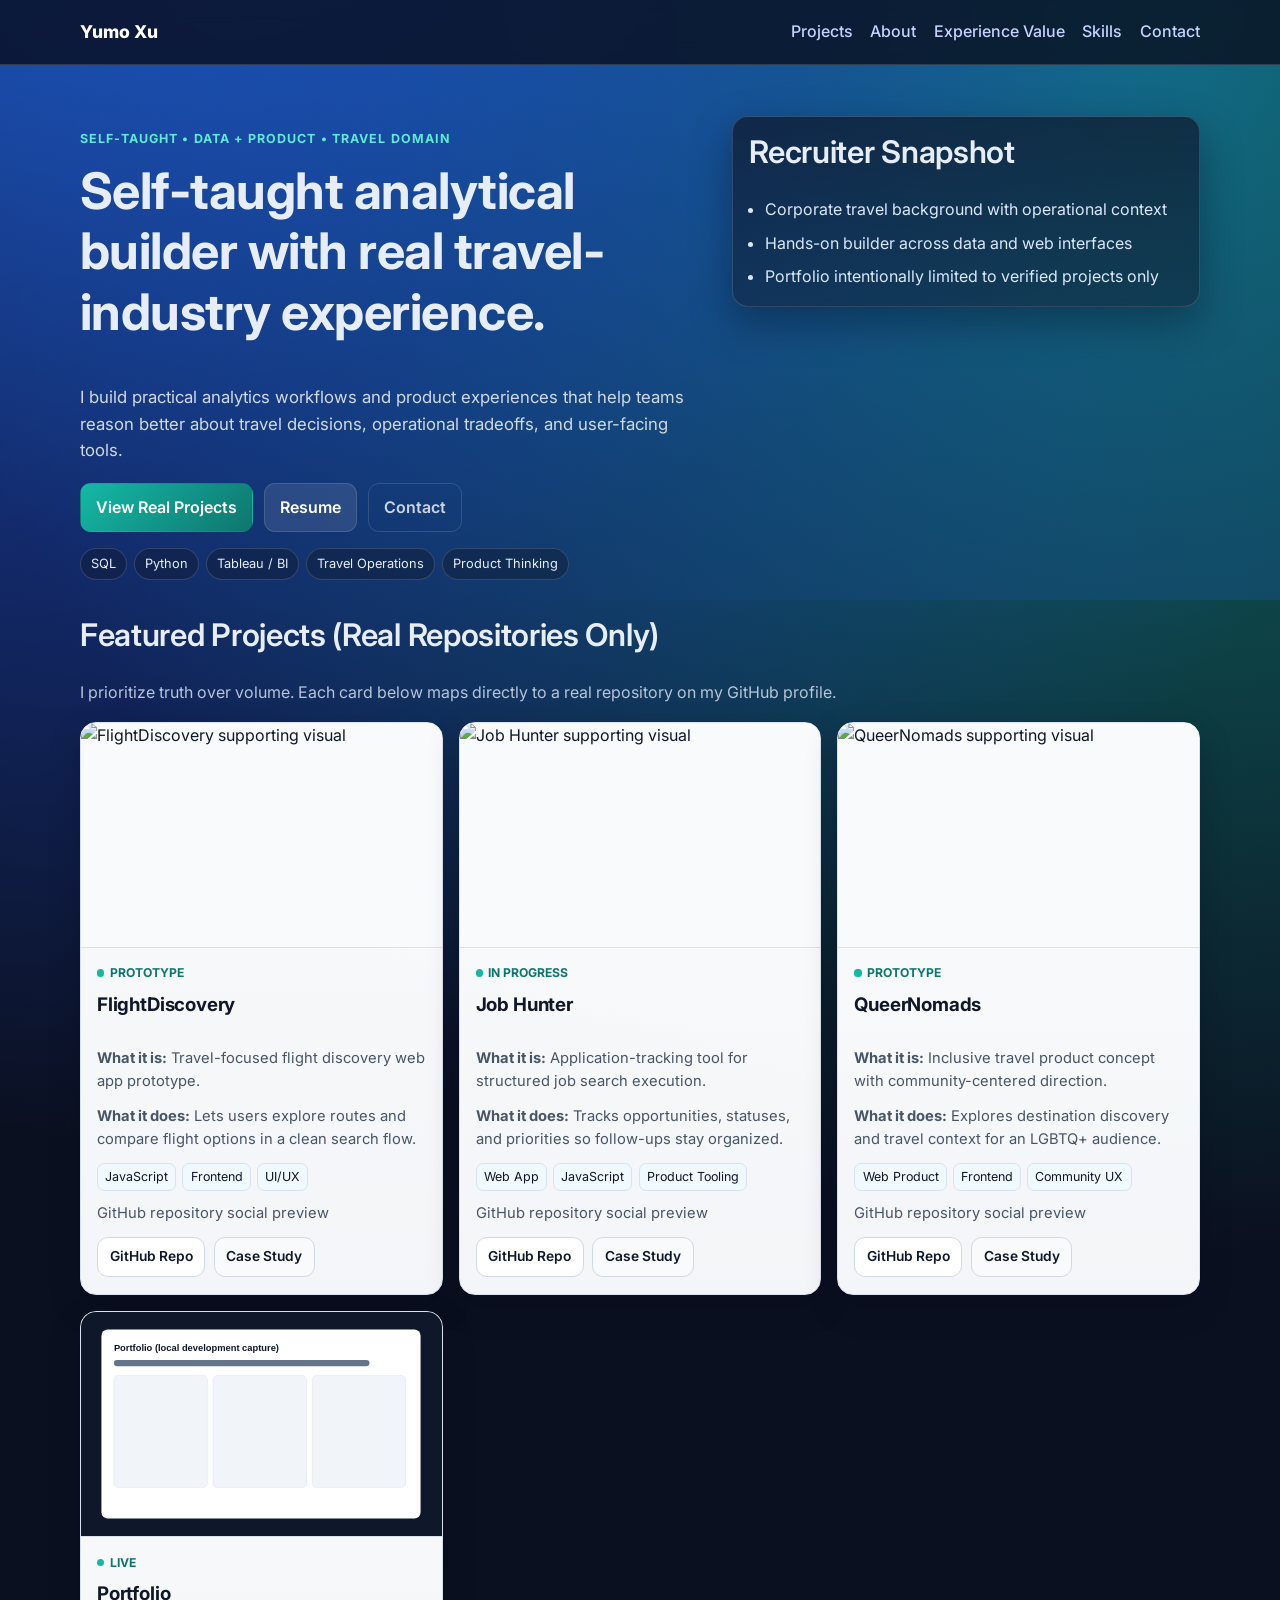
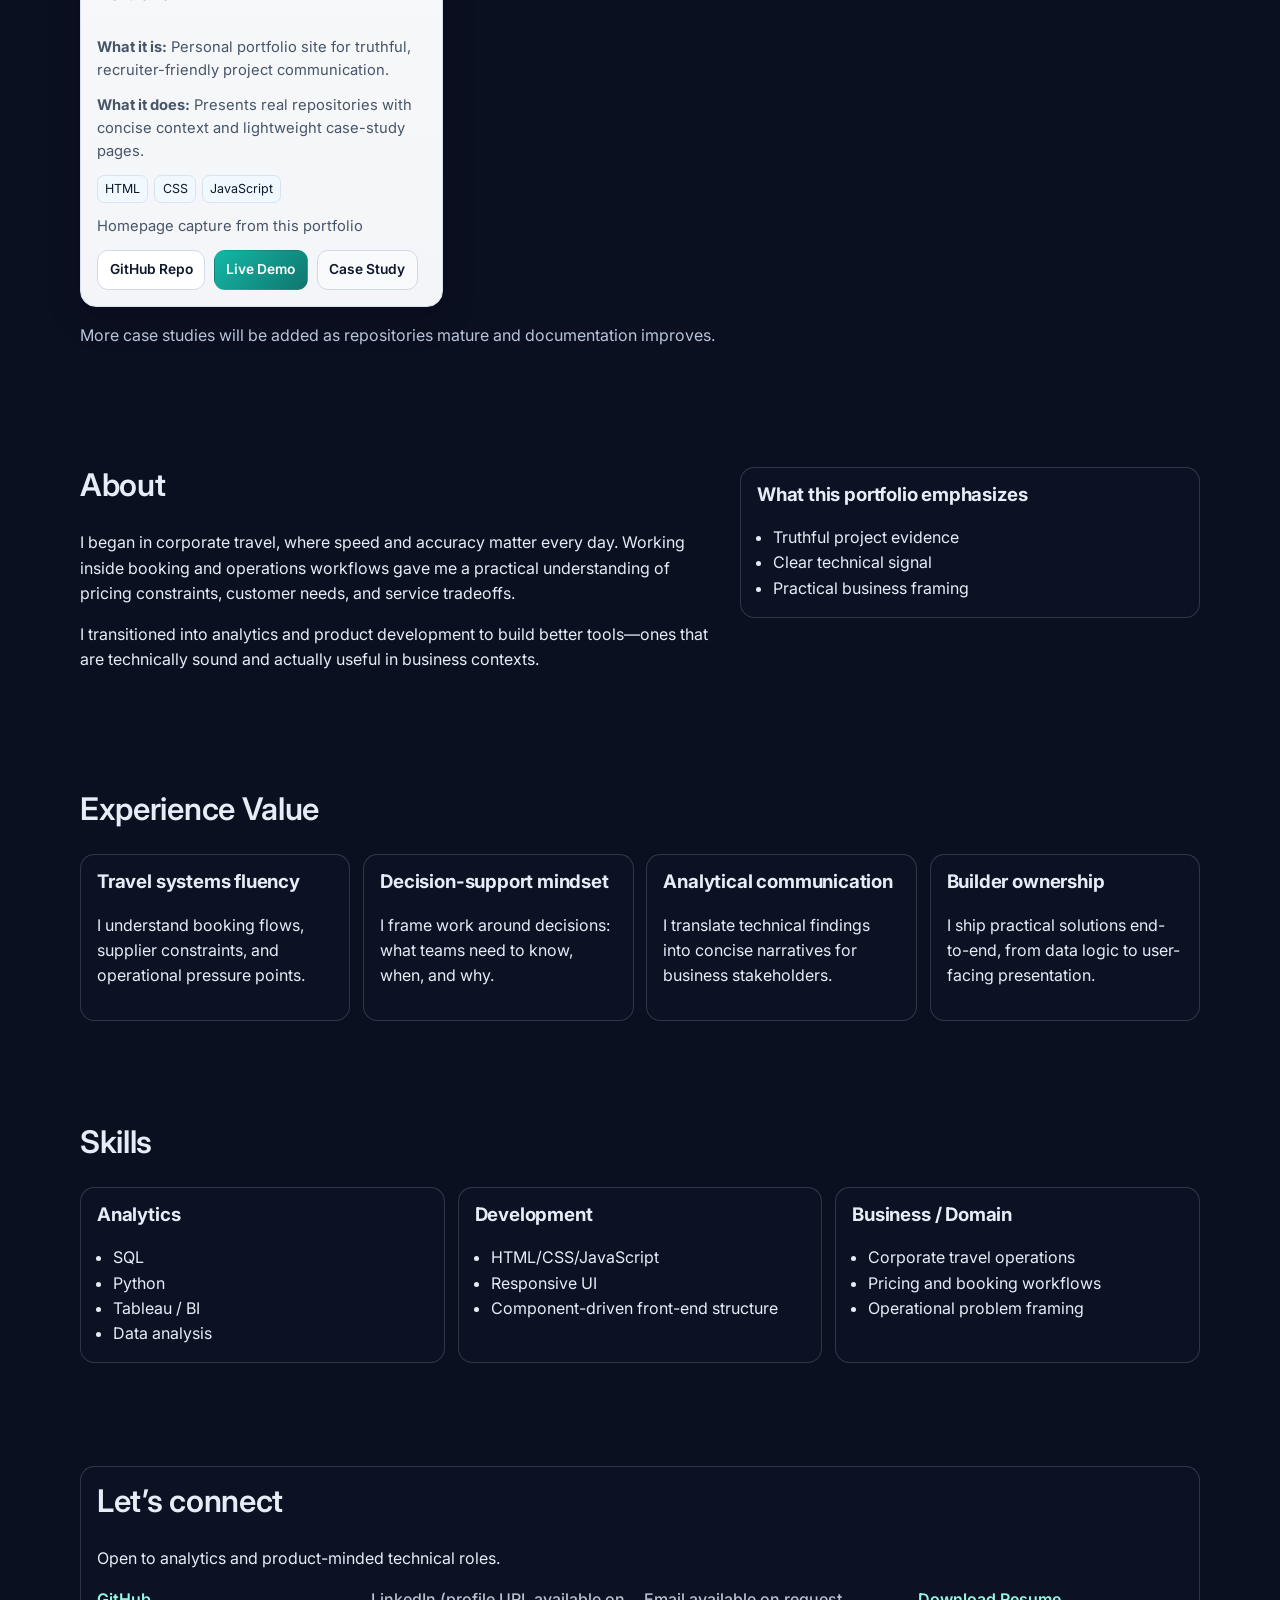
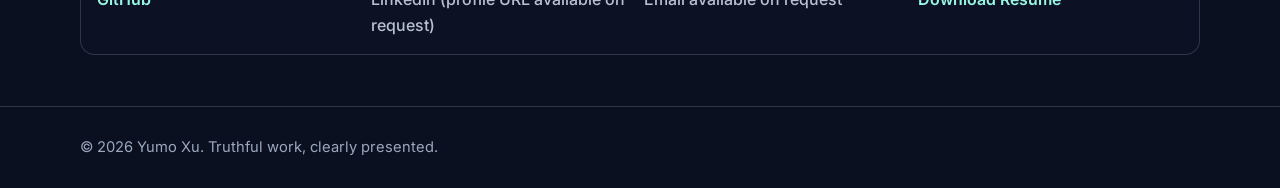
==== index.html @ 5aa87106 "Apply final production polish: branding, typography, copy, and case-study clarity" ====
<!doctype html>
<html lang="en">
  <head>
    <meta charset="UTF-8" />
    <meta name="viewport" content="width=device-width, initial-scale=1.0" />
    <title>Yumo Xu | Data Analyst & Product Builder</title>
    <meta
      name="description"
      content="Yumo is a self-taught analytical builder with real travel-industry experience, focused on practical data and product execution."
    />
    <meta property="og:title" content="Yumo Xu | Data Analyst & Product Builder" />
    <meta
      property="og:description"
      content="Truthful, recruiter-ready portfolio featuring real projects from Yumo's GitHub."
    />
    <meta property="og:type" content="website" />
    <meta property="og:url" content="https://yumorepos.github.io/portfolio/" />
    <meta property="og:image" content="https://yumorepos.github.io/portfolio/assets/social-preview.svg" />
    <meta name="twitter:card" content="summary_large_image" />
    <meta name="twitter:title" content="Yumo Xu | Data Analyst & Product Builder" />
    <meta
      name="twitter:description"
      content="Self-taught analytical builder with real travel-industry experience."
    />
    <meta name="twitter:image" content="https://yumorepos.github.io/portfolio/assets/social-preview.svg" />
    <link rel="canonical" href="https://yumorepos.github.io/portfolio/" />
    <link rel="icon" href="assets/favicon.svg" type="image/svg+xml" />
    <link rel="preconnect" href="https://fonts.googleapis.com" />
    <link rel="preconnect" href="https://fonts.gstatic.com" crossorigin />
    <link href="https://fonts.googleapis.com/css2?family=Inter:wght@400;500;600;700;800&display=swap" rel="stylesheet" />
    <link rel="stylesheet" href="styles.css" />
    <script type="application/ld+json" id="structured-data"></script>
  </head>
  <body>
    <a class="skip-link" href="#main-content">Skip to main content</a>
    <header class="site-header">
      <div class="container nav-shell">
        <a class="brand" href="#top">Yumo Xu</a>
        <button class="menu-toggle" aria-expanded="false" aria-controls="primary-nav"><span class="sr-only">Open navigation</span>☰</button>
        <nav id="primary-nav" class="primary-nav" aria-label="Main navigation">
          <a href="#projects">Projects</a>
          <a href="#about">About</a>
          <a href="#experience-value">Experience Value</a>
          <a href="#skills">Skills</a>
          <a href="#contact">Contact</a>
        </nav>
      </div>
    </header>

    <main id="main-content">
      <section class="hero" id="top">
        <div class="hero-backdrop" aria-hidden="true"></div>
        <div class="container hero-grid">
          <div class="hero-copy reveal">
            <p class="eyebrow">Self-taught • Data + Product • Travel Domain</p>
            <h1>Self-taught analytical builder with real travel-industry experience.</h1>
            <p class="lede">
              I build practical analytics workflows and product experiences that help teams reason better about travel decisions,
              operational tradeoffs, and user-facing tools.
            </p>
            <div class="cta-row">
              <a class="btn btn-primary" href="#projects">View Real Projects</a>
              <a class="btn btn-secondary" href="resume.html" target="_blank" rel="noreferrer">Resume</a>
              <a class="btn btn-ghost" href="#contact">Contact</a>
            </div>
            <ul class="trust-strip" aria-label="Core strengths">
              <li>SQL</li>
              <li>Python</li>
              <li>Tableau / BI</li>
              <li>Travel Operations</li>
              <li>Product Thinking</li>
            </ul>
          </div>
          <aside class="hero-panel reveal">
            <h2>Recruiter Snapshot</h2>
            <ul>
              <li>Corporate travel background with operational context</li>
              <li>Hands-on builder across data and web interfaces</li>
              <li>Portfolio intentionally limited to verified projects only</li>
            </ul>
          </aside>
        </div>
      </section>

      <section class="section projects" id="projects">
        <div class="container">
          <div class="section-head reveal">
            <h2>Featured Projects (Real Repositories Only)</h2>
            <p>I prioritize truth over volume. Each card below maps directly to a real repository on my GitHub profile.</p>
          </div>
          <div id="projects-grid" class="projects-grid">
            <article class="project-card">
              <div class="project-media"><img src="https://opengraph.githubassets.com/1/yumorepos/FlightDiscovery" alt="FlightDiscovery repository visual" loading="lazy" decoding="async" /></div>
              <div class="project-body">
                <span class="project-status">Prototype</span>
                <h3>FlightDiscovery</h3>
                <p class="project-desc"><strong>What it is:</strong> Travel-focused flight discovery web app prototype.</p>
                <p class="project-what"><strong>What it does:</strong> Lets users explore routes and compare flight options in a clean search flow.</p>
                <ul class="stack"><li>JavaScript</li><li>Frontend</li><li>UI/UX</li></ul>
                <p class="visual-note">Repository support visual</p>
                <div class="card-links"><a class="btn btn-secondary" href="https://github.com/yumorepos/FlightDiscovery" target="_blank" rel="noreferrer">GitHub Repo</a><a class="btn btn-ghost" href="projects/flightdiscovery.html">Case Study</a></div>
              </div>
            </article>
            <article class="project-card">
              <div class="project-media"><img src="https://opengraph.githubassets.com/1/yumorepos/JobHunter" alt="Job Hunter repository visual" loading="lazy" decoding="async" /></div>
              <div class="project-body">
                <span class="project-status">In Progress</span>
                <h3>Job Hunter</h3>
                <p class="project-desc"><strong>What it is:</strong> Application-tracking tool for structured job search execution.</p>
                <p class="project-what"><strong>What it does:</strong> Tracks opportunities, statuses, and priorities so follow-ups stay organized.</p>
                <ul class="stack"><li>Web App</li><li>JavaScript</li><li>Product Tooling</li></ul>
                <p class="visual-note">Repository support visual</p>
                <div class="card-links"><a class="btn btn-secondary" href="https://github.com/yumorepos/JobHunter" target="_blank" rel="noreferrer">GitHub Repo</a><a class="btn btn-ghost" href="projects/jobhunter.html">Case Study</a></div>
              </div>
            </article>
            <article class="project-card">
              <div class="project-media"><img src="https://opengraph.githubassets.com/1/yumorepos/QueerNomads" alt="QueerNomads repository visual" loading="lazy" decoding="async" /></div>
              <div class="project-body">
                <span class="project-status">Prototype</span>
                <h3>QueerNomads</h3>
                <p class="project-desc"><strong>What it is:</strong> Inclusive travel product concept with community-centered direction.</p>
                <p class="project-what"><strong>What it does:</strong> Explores destination discovery and travel context for an LGBTQ+ audience.</p>
                <ul class="stack"><li>Web Product</li><li>Frontend</li><li>Community UX</li></ul>
                <p class="visual-note">Repository support visual</p>
                <div class="card-links"><a class="btn btn-secondary" href="https://github.com/yumorepos/QueerNomads" target="_blank" rel="noreferrer">GitHub Repo</a><a class="btn btn-ghost" href="projects/queernomads.html">Case Study</a></div>
              </div>
            </article>
            <article class="project-card">
              <div class="project-media"><img src="assets/projects/portfolio-real-screenshot.svg" alt="Portfolio screenshot visual" loading="lazy" decoding="async" /></div>
              <div class="project-body">
                <span class="project-status">Live</span>
                <h3>Portfolio</h3>
                <p class="project-desc"><strong>What it is:</strong> Personal portfolio site for truthful, recruiter-friendly project communication.</p>
                <p class="project-what"><strong>What it does:</strong> Presents real repositories with concise context and lightweight case-study pages.</p>
                <ul class="stack"><li>HTML</li><li>CSS</li><li>JavaScript</li></ul>
                <p class="visual-note">Real page capture from local development</p>
                <div class="card-links"><a class="btn btn-secondary" href="https://github.com/yumorepos/portfolio" target="_blank" rel="noreferrer">GitHub Repo</a><a class="btn btn-primary" href="https://yumorepos.github.io/portfolio/" target="_blank" rel="noreferrer">Live Demo</a><a class="btn btn-ghost" href="projects/portfolio.html">Case Study</a></div>
              </div>
            </article>
          </div>
          <p class="projects-note reveal">More case studies will be added as repositories mature and documentation improves.</p>
        </div>
      </section>

      <section class="section about" id="about">
        <div class="container split reveal">
          <div>
            <h2>About</h2>
            <p>
              I began in corporate travel, where speed and accuracy matter every day. Working inside booking and operations workflows gave me a practical understanding of
              pricing constraints, customer needs, and service tradeoffs.
            </p>
            <p>
              I transitioned into analytics and product development to build better tools—ones that are technically sound and actually useful in business contexts.
            </p>
          </div>
          <div class="about-card">
            <h3>What this portfolio emphasizes</h3>
            <ul>
              <li>Truthful project evidence</li>
              <li>Clear technical signal</li>
              <li>Practical business framing</li>
            </ul>
          </div>
        </div>
      </section>

      <section class="section" id="experience-value">
        <div class="container">
          <h2 class="reveal">Experience Value</h2>
          <div class="value-grid">
            <article class="reveal"><h3>Travel systems fluency</h3><p>I understand booking flows, supplier constraints, and operational pressure points.</p></article>
            <article class="reveal"><h3>Decision-support mindset</h3><p>I frame work around decisions: what teams need to know, when, and why.</p></article>
            <article class="reveal"><h3>Analytical communication</h3><p>I translate technical findings into concise narratives for business stakeholders.</p></article>
            <article class="reveal"><h3>Builder ownership</h3><p>I ship practical solutions end-to-end, from data logic to user-facing presentation.</p></article>
          </div>
        </div>
      </section>

      <section class="section" id="skills">
        <div class="container">
          <h2 class="reveal">Skills</h2>
          <div class="skills-grid">
            <article class="reveal"><h3>Analytics</h3><ul><li>SQL</li><li>Python</li><li>Tableau / BI</li><li>Data analysis</li></ul></article>
            <article class="reveal"><h3>Development</h3><ul><li>HTML/CSS/JavaScript</li><li>Responsive UI</li><li>Component-driven front-end structure</li></ul></article>
            <article class="reveal"><h3>Business / Domain</h3><ul><li>Corporate travel operations</li><li>Pricing and booking workflows</li><li>Operational problem framing</li></ul></article>
          </div>
        </div>
      </section>

      <section class="section" id="contact">
        <div class="container contact-shell reveal">
          <div>
            <h2>Let’s connect</h2>
            <p>Open to analytics and product-minded technical roles.</p>
          </div>
          <ul class="contact-list">
            <li><a href="https://github.com/yumorepos" target="_blank" rel="noreferrer">GitHub</a></li>
            <li><span class="placeholder-contact">LinkedIn (profile URL available on request)</span></li>
            <li><span class="placeholder-contact">Email available on request</span></li>
            <li><a href="resume.html" target="_blank" rel="noreferrer">Download Resume</a></li>
          </ul>
        </div>
      </section>
    </main>

    <footer class="site-footer">
      <div class="container"><p>© <span id="current-year"></span> Yumo Xu. Truthful work, clearly presented.</p></div>
    </footer>

    <script src="script.js" type="module"></script>
  </body>
</html>
---- styles.css ----
:root {
  --bg: #0b1020;
  --bg-soft: #111a31;
  --surface: rgba(255, 255, 255, 0.9);
  --surface-strong: #ffffff;
  --text: #e6edf7;
  --text-dark: #0f172a;
  --muted: #9aa7bd;
  --brand: #2dd4bf;
  --brand-strong: #0f766e;
  --border: rgba(148, 163, 184, 0.25);
  --shadow: 0 16px 40px rgba(2, 6, 23, 0.35);
  --font-sans: Inter, -apple-system, BlinkMacSystemFont, "Segoe UI", Roboto, sans-serif;
  --w-regular: 400;
  --w-medium: 500;
  --w-semibold: 600;
  --w-bold: 700;
}

* { box-sizing: border-box; }
html { scroll-behavior: smooth; }
body {
  margin: 0;
  font-family: var(--font-sans);
  color: var(--text);
  background: radial-gradient(circle at 10% -10%, #1d4ed8 0%, transparent 38%), radial-gradient(circle at 90% 0%, #0f766e 0%, transparent 35%), var(--bg);
  line-height: 1.58;
}
img { max-width: 100%; display: block; }
body {
  overflow-x: hidden;
  overflow-y: auto;
}

main {
  position: relative;
  z-index: 1;
}


.container { width: min(1120px, 92vw); margin: 0 auto; }
.section { padding: 3.2rem 0; }
h1, h2, h3, h4 { margin-top: 0; line-height: 1.2; letter-spacing: -0.01em; }
h1 { font-size: clamp(2rem, 5vw, 3.15rem); font-weight: var(--w-bold); }
h2 { font-size: clamp(1.4rem, 3vw, 1.95rem); font-weight: var(--w-semibold); }

.skip-link { position: absolute; left: -999px; }
.skip-link:focus { left: 1rem; top: 1rem; background: #fff; color: #000; padding: 0.55rem 0.85rem; border-radius: 0.5rem; }

.site-header {
  position: sticky;
  top: 0;
  z-index: 30;
  border-bottom: 1px solid var(--border);
  backdrop-filter: blur(10px);
  background: color-mix(in srgb, #090f1e 80%, transparent);
}
.nav-shell { min-height: 4rem; display: flex; align-items: center; justify-content: space-between; }
.brand { color: #fff; text-decoration: none; font-weight: 800; font-size: 1.1rem; }
.primary-nav { display: flex; gap: 1.1rem; }
.primary-nav a { color: #c7d2fe; text-decoration: none; font-weight: var(--w-medium); }
.primary-nav a:hover { color: #fff; }
.menu-toggle { display: none; }

.hero { position: relative; padding: 3.2rem 0 1.2rem; }
.hero-backdrop {
  position: absolute;
  inset: 0;
  background: linear-gradient(150deg, rgba(45, 212, 191, 0.08), transparent 40%), linear-gradient(330deg, rgba(37, 99, 235, 0.18), transparent 36%);
  pointer-events: none;
}
.hero-grid { position: relative; display: grid; grid-template-columns: 1.35fr 1fr; gap: 1.2rem; align-items: start; }
.eyebrow { color: #5eead4; font-size: 0.78rem; text-transform: uppercase; letter-spacing: 0.09em; font-weight: 700; }
.lede { color: #d1d9e6; max-width: 62ch; font-size: 1.05rem; }
.cta-row { display: flex; flex-wrap: wrap; gap: 0.65rem; margin: 1.2rem 0 1rem; }
.btn {
  font-family: var(--font-sans);
  min-height: 44px;
  display: inline-flex;
  align-items: center;
  justify-content: center;
  padding: 0.68rem 0.95rem;
  border-radius: 0.68rem;
  text-decoration: none;
  font-weight: var(--w-semibold);
  border: 1px solid transparent;
  transition: transform 180ms ease, background-color 180ms ease, border-color 180ms ease;
}
.btn:hover { transform: translateY(-1px); }
.btn-primary { background: linear-gradient(135deg, #14b8a6, #0f766e); color: #fff; }
.btn-secondary { background: rgba(255, 255, 255, 0.1); color: #fff; border-color: var(--border); }
.btn-ghost { background: transparent; color: #cbd5e1; border-color: var(--border); }

.trust-strip { list-style: none; display: flex; flex-wrap: wrap; gap: 0.45rem; padding: 0; margin: 0; }
.trust-strip li { padding: 0.32rem 0.62rem; border-radius: 999px; font-size: 0.8rem; border: 1px solid var(--border); background: rgba(15, 23, 42, 0.4); }

.hero-panel {
  padding: 1.05rem;
  border-radius: 1rem;
  border: 1px solid var(--border);
  background: linear-gradient(180deg, rgba(15, 23, 42, 0.7), rgba(15, 23, 42, 0.45));
  box-shadow: var(--shadow);
}
.hero-panel ul { margin: 0; padding-left: 1rem; color: #dbe7ff; }
.hero-panel li + li { margin-top: 0.5rem; }

.section-head p, .projects-note { color: #b8c4d9; }
.projects { padding-top: 1.1rem; }

.projects-grid {
  margin-top: 1rem;
  display: grid;
  grid-template-columns: repeat(auto-fit, minmax(300px, 1fr));
  gap: 1rem;
}
.project-card {
  background: linear-gradient(180deg, rgba(255, 255, 255, 0.98), rgba(248, 250, 252, 0.98));
  color: var(--text-dark);
  border: 1px solid #d8e1ef;
  border-radius: 1rem;
  overflow: hidden;
  box-shadow: 0 12px 32px rgba(2, 6, 23, 0.22);
  display: grid;
  grid-template-rows: auto 1fr;
  transition: transform 220ms ease, box-shadow 220ms ease;
}
.project-card:hover { transform: translateY(-5px); box-shadow: 0 20px 40px rgba(2, 6, 23, 0.28); }
.project-media { aspect-ratio: 16/10; border-bottom: 1px solid #d8e1ef; background: #f8fafc; overflow: hidden; }
.project-media img { width: 100%; height: 100%; object-fit: cover; transition: transform 240ms ease; }
.project-card:hover .project-media img { transform: scale(1.02); }
.project-body { padding: 0.95rem 1rem 1.05rem; display: grid; gap: 0.72rem; }
.project-status { display: inline-flex; align-items: center; gap: 0.35rem; font-size: 0.76rem; font-weight: 700; text-transform: uppercase; color: #0f766e; }
.project-status::before { content: ''; width: 0.45rem; height: 0.45rem; border-radius: 50%; background: #14b8a6; }
.project-desc, .project-what, .visual-note { margin: 0; color: #475569; font-size: 0.92rem; }
.stack { list-style: none; padding: 0; margin: 0; display: flex; flex-wrap: wrap; gap: 0.38rem; }
.stack li { font-size: 0.78rem; border: 1px solid #d7e3ef; background: #f0f9ff; padding: 0.2rem 0.45rem; border-radius: 0.45rem; }
.card-links { display: flex; gap: 0.55rem; flex-wrap: wrap; }
.card-links .btn {
  font-family: var(--font-sans); min-height: 40px; padding: 0.5rem 0.72rem; font-size: 0.86rem; }
.card-links .btn-secondary { background: #fff; color: #0f172a; border-color: #d1d9e6; }
.card-links .btn-ghost { background:#f8fafc; color:#0f172a; border-color:#d1d9e6; }

.split { display: grid; grid-template-columns: 1.4fr 1fr; gap: 1rem; align-items: start; }
.about-card,
.value-grid article,
.skills-grid article,
.contact-shell {
  border: 1px solid var(--border);
  background: rgba(15, 23, 42, 0.45);
  border-radius: 0.9rem;
  padding: 1rem;
}
.about-card ul, .skills-grid ul { margin: 0; padding-left: 1rem; }

.value-grid, .skills-grid { display: grid; grid-template-columns: repeat(auto-fit, minmax(220px, 1fr)); gap: 0.8rem; }

.contact-list { list-style: none; margin: 0; padding: 0; display: grid; grid-template-columns: repeat(auto-fit, minmax(210px, 1fr)); gap: 0.55rem; }
.contact-list a { color: #99f6e4; text-decoration: none; font-weight: var(--w-semibold); }
.contact-list a:hover { text-decoration: underline; }

.site-footer { border-top: 1px solid var(--border); padding: 0.9rem 0; color: var(--muted); font-size: 0.92rem; }

.sr-only { position: absolute; width: 1px; height: 1px; overflow: hidden; clip: rect(0,0,0,0); white-space: nowrap; }

@media (max-width: 900px) {
  .hero { padding: 2rem 0 0.9rem; }
  .hero-grid, .split { grid-template-columns: 1fr; gap: 0.85rem; }
  .cta-row { margin-top: 1rem; }
  .menu-toggle {
    display: inline-flex;
    width: 2.4rem;
    height: 2.4rem;
    align-items: center;
    justify-content: center;
    border-radius: 0.5rem;
    border: 1px solid var(--border);
    background: rgba(15, 23, 42, 0.7);
    color: #fff;
  }
  .primary-nav {
    display: none;
    position: absolute;
    right: 4vw;
    top: 3.6rem;
    flex-direction: column;
    gap: 0.7rem;
    border: 1px solid var(--border);
    border-radius: 0.7rem;
    padding: 0.8rem;
    background: #0f172a;
  }
  .primary-nav.open { display: flex; }
}

@media (prefers-reduced-motion: reduce) {
  html { scroll-behavior: auto; }
  * { transition: none !important; animation: none !important; }
}

:focus-visible { outline: 3px solid #67e8f9; outline-offset: 2px; }


main.section .container > img { border-radius: 0.85rem; border: 1px solid var(--border); margin: 0.9rem 0 1.1rem; }
main.section .container h2 { margin-top: 1.2rem; }

.placeholder-contact { color: #cbd5e1; font-weight: var(--w-medium); opacity: 0.9; }
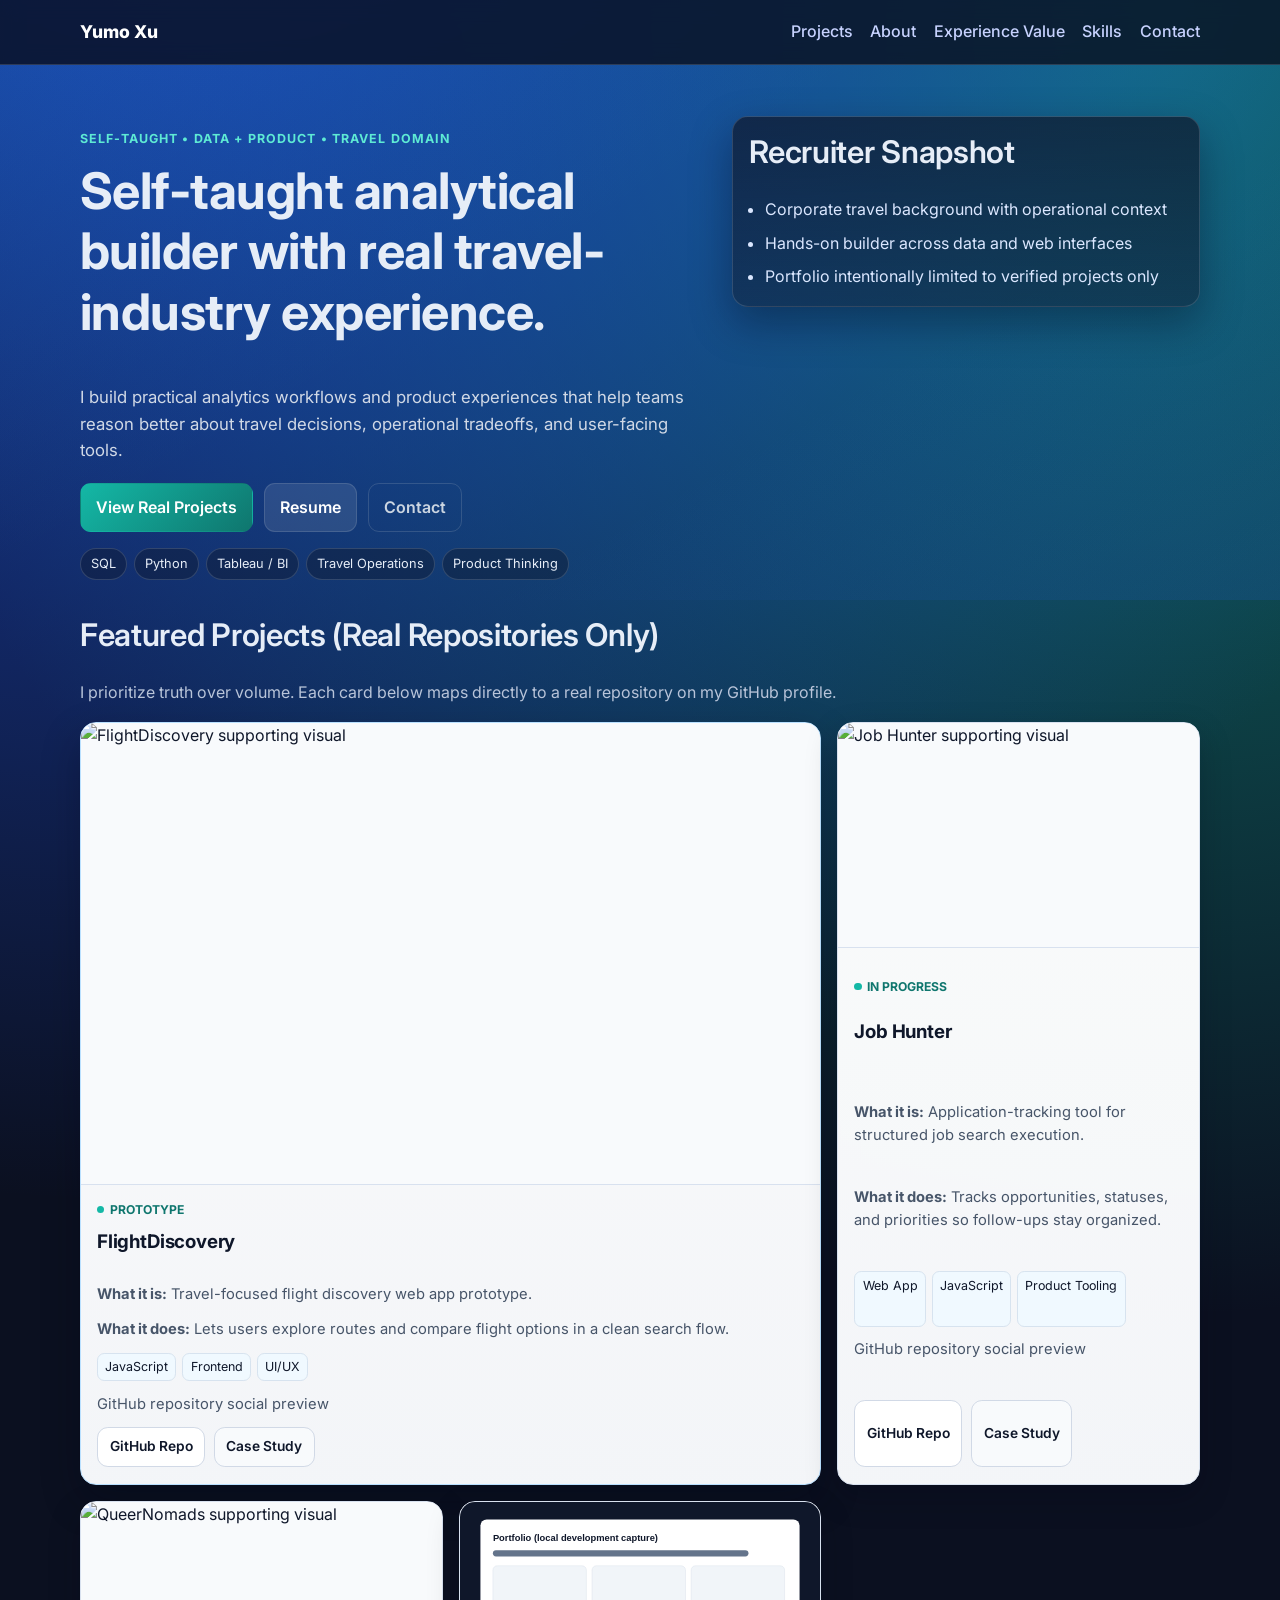
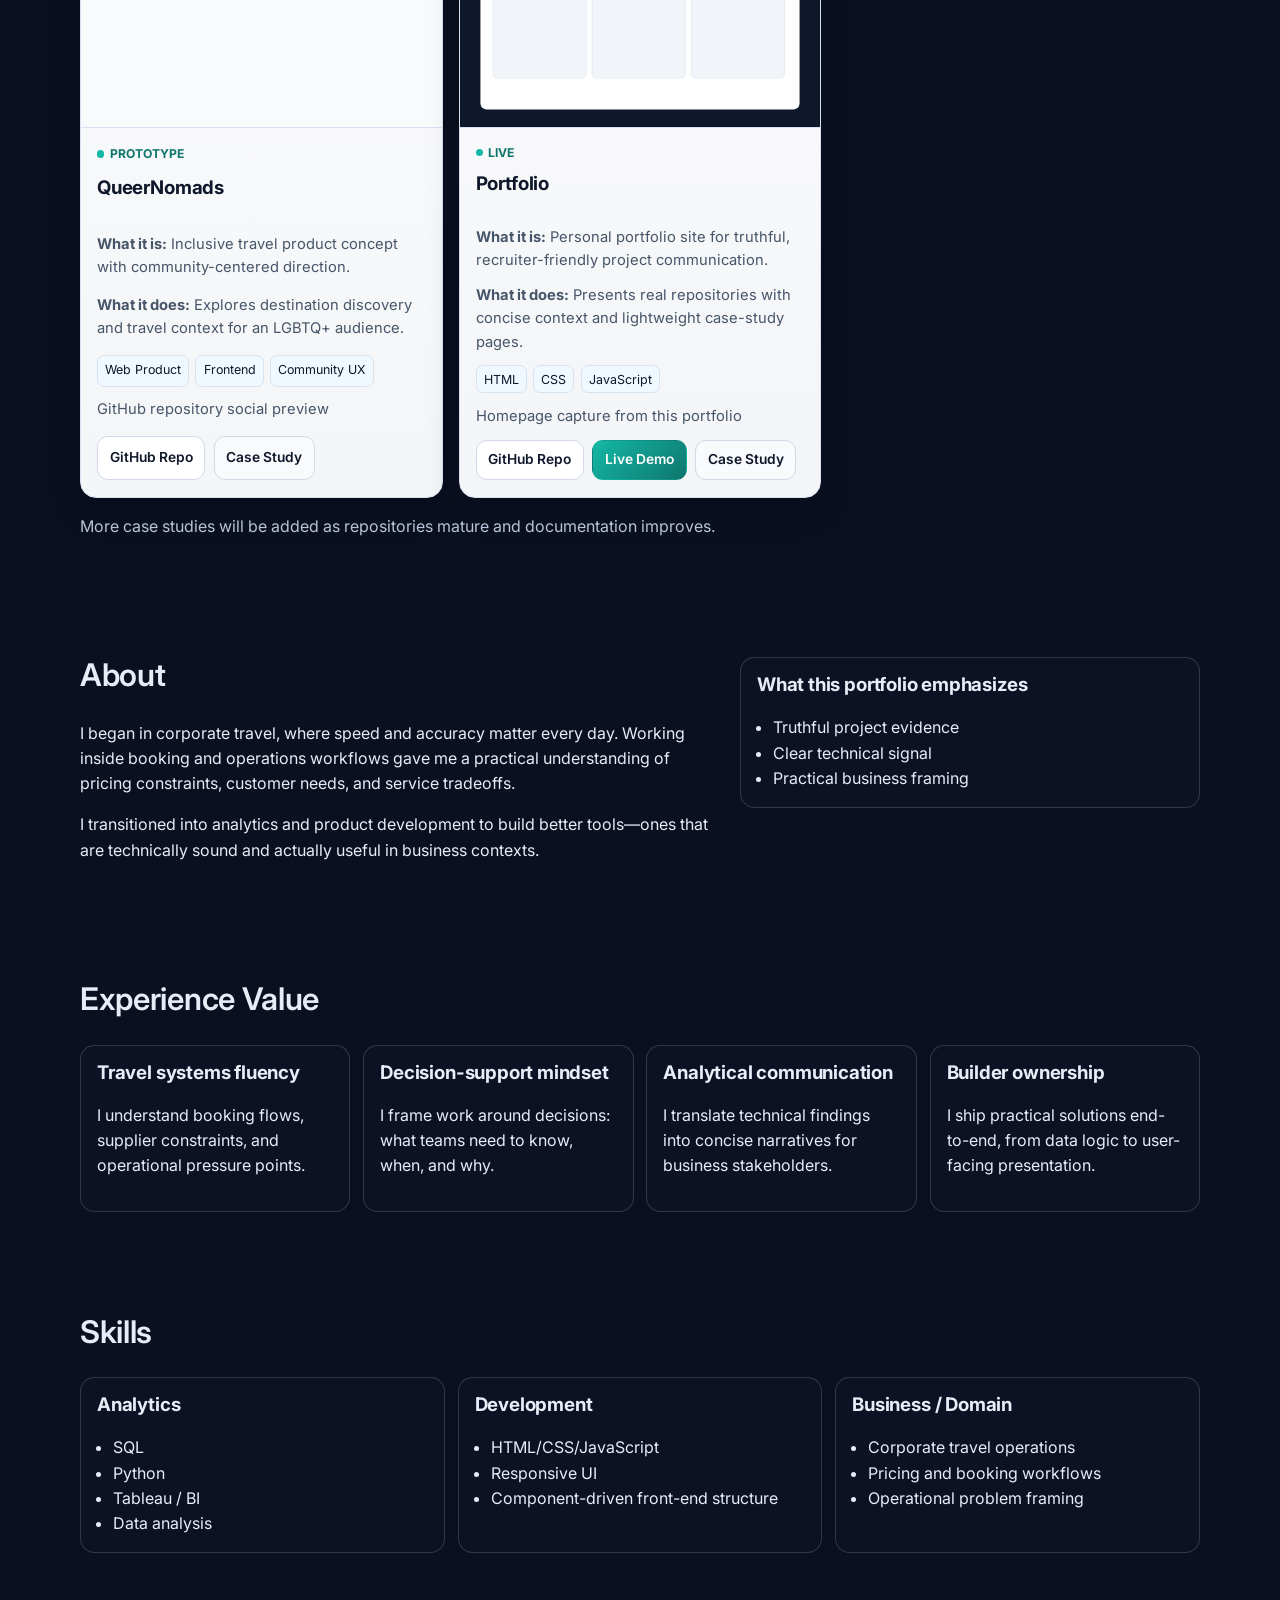
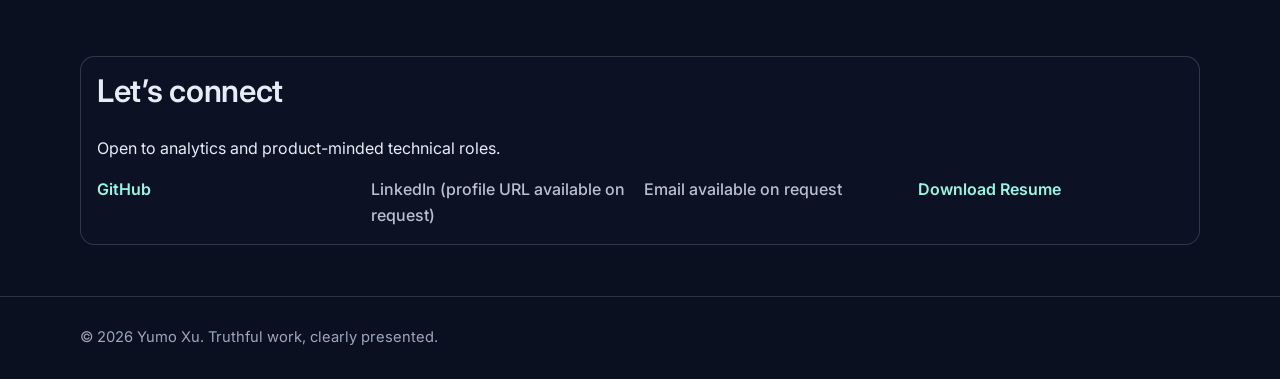
==== commit 0ad099a8: "Finalize recruiter polish: stronger card hierarchy and case-study refinement" ====
--- a/index.html
+++ b/index.html
@@ -51,7 +51,7 @@
       <section class="hero" id="top">
         <div class="hero-backdrop" aria-hidden="true"></div>
         <div class="container hero-grid">
-          <div class="hero-copy reveal">
+          <div class="hero-copy">
             <p class="eyebrow">Self-taught • Data + Product • Travel Domain</p>
             <h1>Self-taught analytical builder with real travel-industry experience.</h1>
             <p class="lede">
@@ -71,7 +71,7 @@
               <li>Product Thinking</li>
             </ul>
           </div>
-          <aside class="hero-panel reveal">
+          <aside class="hero-panel">
             <h2>Recruiter Snapshot</h2>
             <ul>
               <li>Corporate travel background with operational context</li>
@@ -84,12 +84,12 @@
 
       <section class="section projects" id="projects">
         <div class="container">
-          <div class="section-head reveal">
+          <div class="section-head">
             <h2>Featured Projects (Real Repositories Only)</h2>
             <p>I prioritize truth over volume. Each card below maps directly to a real repository on my GitHub profile.</p>
           </div>
           <div id="projects-grid" class="projects-grid">
-            <article class="project-card">
+            <article class="project-card featured-project">
               <div class="project-media"><img src="https://opengraph.githubassets.com/1/yumorepos/FlightDiscovery" alt="FlightDiscovery repository visual" loading="lazy" decoding="async" /></div>
               <div class="project-body">
                 <span class="project-status">Prototype</span>
@@ -143,7 +143,7 @@
       </section>
 
       <section class="section about" id="about">
-        <div class="container split reveal">
+        <div class="container split">
           <div>
             <h2>About</h2>
             <p>
@@ -189,7 +189,7 @@
       </section>
 
       <section class="section" id="contact">
-        <div class="container contact-shell reveal">
+        <div class="container contact-shell">
           <div>
             <h2>Let’s connect</h2>
             <p>Open to analytics and product-minded technical roles.</p>
--- a/styles.css
+++ b/styles.css
@@ -125,6 +125,17 @@
   transition: transform 220ms ease, box-shadow 220ms ease;
 }
 .project-card:hover { transform: translateY(-5px); box-shadow: 0 20px 40px rgba(2, 6, 23, 0.28); }
+
+.featured-project {
+  border-color: #b9e0ff;
+  box-shadow: 0 16px 38px rgba(2, 6, 23, 0.28);
+}
+@media (min-width: 1100px) {
+  .featured-project {
+    grid-column: span 2;
+  }
+}
+
 .project-media { aspect-ratio: 16/10; border-bottom: 1px solid #d8e1ef; background: #f8fafc; overflow: hidden; }
 .project-media img { width: 100%; height: 100%; object-fit: cover; transition: transform 240ms ease; }
 .project-card:hover .project-media img { transform: scale(1.02); }
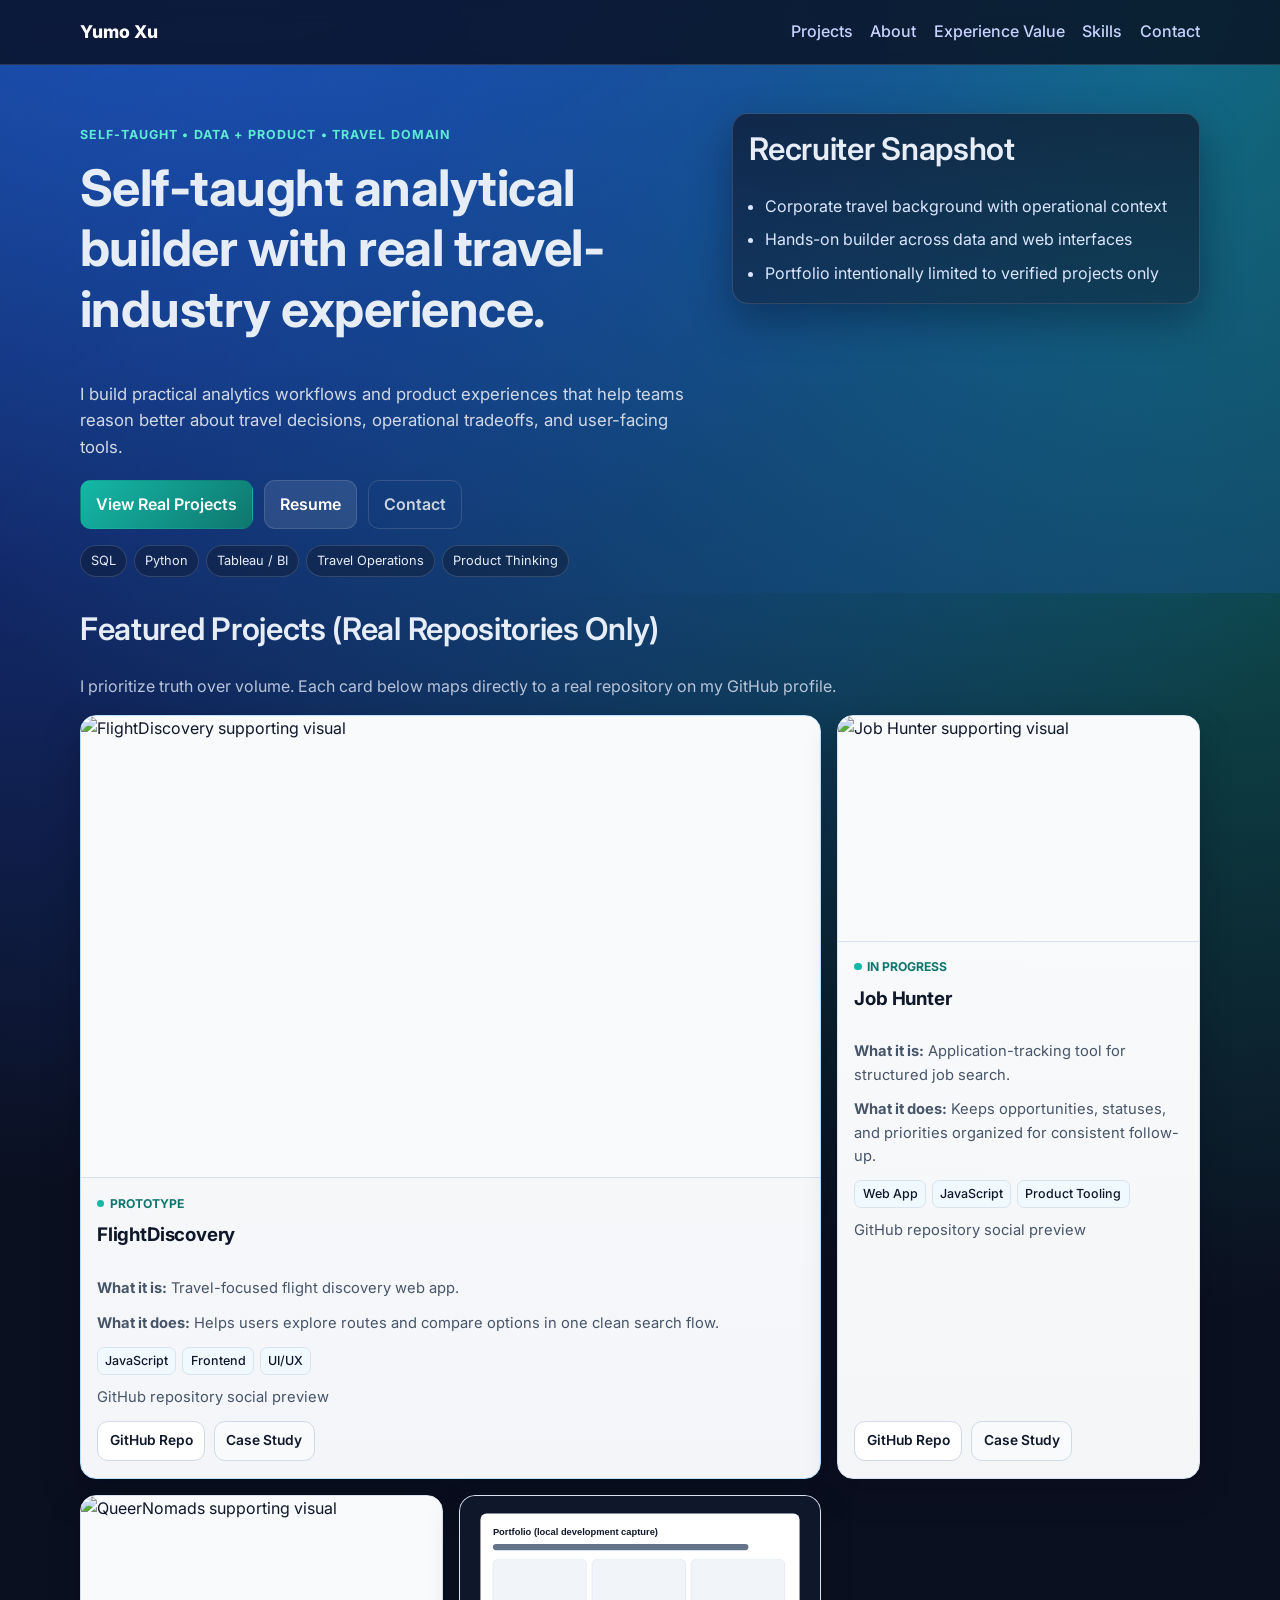
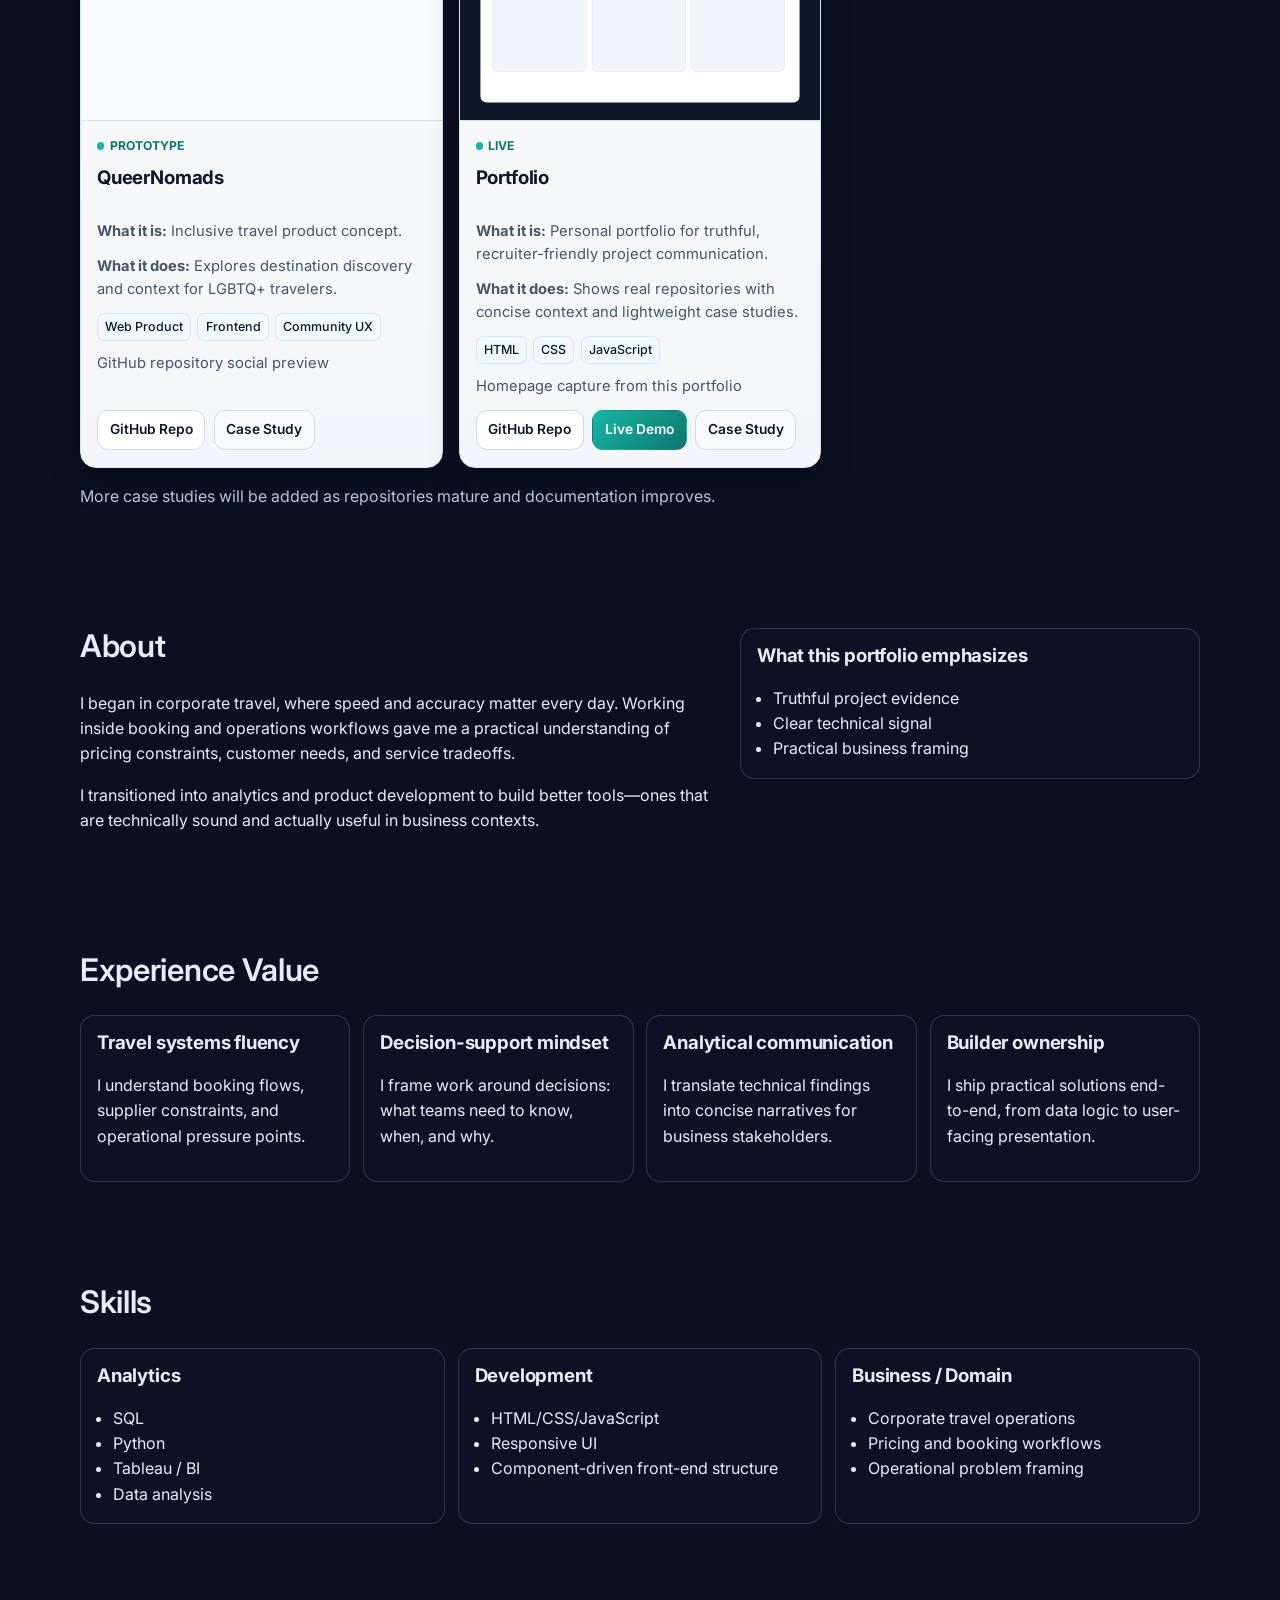
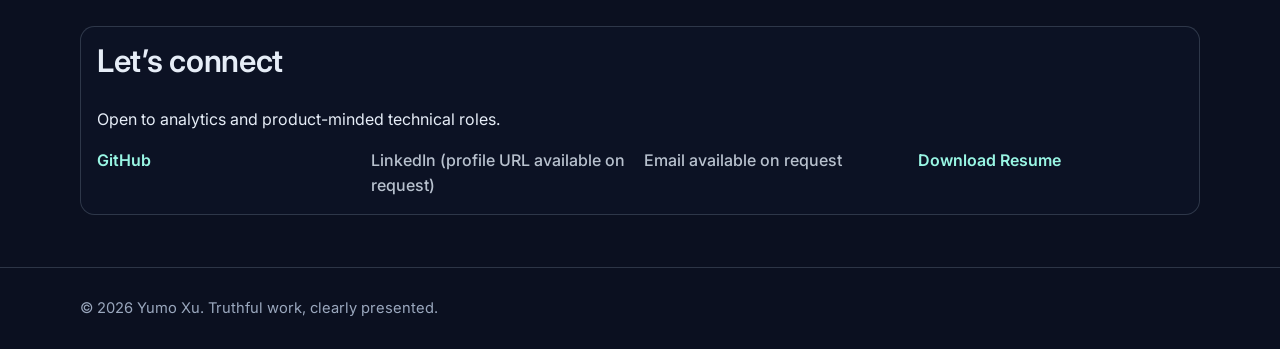
==== commit 91ab6a18: "Apply final QA polish for project cards, copy, and responsive consistency" ====
--- a/index.html
+++ b/index.html
@@ -94,8 +94,8 @@
               <div class="project-body">
                 <span class="project-status">Prototype</span>
                 <h3>FlightDiscovery</h3>
-                <p class="project-desc"><strong>What it is:</strong> Travel-focused flight discovery web app prototype.</p>
-                <p class="project-what"><strong>What it does:</strong> Lets users explore routes and compare flight options in a clean search flow.</p>
+                <p class="project-desc"><strong>What it is:</strong> Travel-focused flight discovery web app.</p>
+                <p class="project-what"><strong>What it does:</strong> Helps users explore routes and compare options in one clean search flow.</p>
                 <ul class="stack"><li>JavaScript</li><li>Frontend</li><li>UI/UX</li></ul>
                 <p class="visual-note">Repository support visual</p>
                 <div class="card-links"><a class="btn btn-secondary" href="https://github.com/yumorepos/FlightDiscovery" target="_blank" rel="noreferrer">GitHub Repo</a><a class="btn btn-ghost" href="projects/flightdiscovery.html">Case Study</a></div>
@@ -106,8 +106,8 @@
               <div class="project-body">
                 <span class="project-status">In Progress</span>
                 <h3>Job Hunter</h3>
-                <p class="project-desc"><strong>What it is:</strong> Application-tracking tool for structured job search execution.</p>
-                <p class="project-what"><strong>What it does:</strong> Tracks opportunities, statuses, and priorities so follow-ups stay organized.</p>
+                <p class="project-desc"><strong>What it is:</strong> Application-tracking tool for structured job search.</p>
+                <p class="project-what"><strong>What it does:</strong> Keeps opportunities, statuses, and priorities organized for consistent follow-up.</p>
                 <ul class="stack"><li>Web App</li><li>JavaScript</li><li>Product Tooling</li></ul>
                 <p class="visual-note">Repository support visual</p>
                 <div class="card-links"><a class="btn btn-secondary" href="https://github.com/yumorepos/JobHunter" target="_blank" rel="noreferrer">GitHub Repo</a><a class="btn btn-ghost" href="projects/jobhunter.html">Case Study</a></div>
@@ -118,8 +118,8 @@
               <div class="project-body">
                 <span class="project-status">Prototype</span>
                 <h3>QueerNomads</h3>
-                <p class="project-desc"><strong>What it is:</strong> Inclusive travel product concept with community-centered direction.</p>
-                <p class="project-what"><strong>What it does:</strong> Explores destination discovery and travel context for an LGBTQ+ audience.</p>
+                <p class="project-desc"><strong>What it is:</strong> Inclusive travel product concept.</p>
+                <p class="project-what"><strong>What it does:</strong> Explores destination discovery and context for LGBTQ+ travelers.</p>
                 <ul class="stack"><li>Web Product</li><li>Frontend</li><li>Community UX</li></ul>
                 <p class="visual-note">Repository support visual</p>
                 <div class="card-links"><a class="btn btn-secondary" href="https://github.com/yumorepos/QueerNomads" target="_blank" rel="noreferrer">GitHub Repo</a><a class="btn btn-ghost" href="projects/queernomads.html">Case Study</a></div>
@@ -130,8 +130,8 @@
               <div class="project-body">
                 <span class="project-status">Live</span>
                 <h3>Portfolio</h3>
-                <p class="project-desc"><strong>What it is:</strong> Personal portfolio site for truthful, recruiter-friendly project communication.</p>
-                <p class="project-what"><strong>What it does:</strong> Presents real repositories with concise context and lightweight case-study pages.</p>
+                <p class="project-desc"><strong>What it is:</strong> Personal portfolio for truthful, recruiter-friendly project communication.</p>
+                <p class="project-what"><strong>What it does:</strong> Shows real repositories with concise context and lightweight case studies.</p>
                 <ul class="stack"><li>HTML</li><li>CSS</li><li>JavaScript</li></ul>
                 <p class="visual-note">Real page capture from local development</p>
                 <div class="card-links"><a class="btn btn-secondary" href="https://github.com/yumorepos/portfolio" target="_blank" rel="noreferrer">GitHub Repo</a><a class="btn btn-primary" href="https://yumorepos.github.io/portfolio/" target="_blank" rel="noreferrer">Live Demo</a><a class="btn btn-ghost" href="projects/portfolio.html">Case Study</a></div>
--- a/styles.css
+++ b/styles.css
@@ -62,7 +62,7 @@
 .primary-nav a:hover { color: #fff; }
 .menu-toggle { display: none; }
 
-.hero { position: relative; padding: 3.2rem 0 1.2rem; }
+.hero { position: relative; padding: 3rem 0 1rem; }
 .hero-backdrop {
   position: absolute;
   inset: 0;
@@ -139,13 +139,13 @@
 .project-media { aspect-ratio: 16/10; border-bottom: 1px solid #d8e1ef; background: #f8fafc; overflow: hidden; }
 .project-media img { width: 100%; height: 100%; object-fit: cover; transition: transform 240ms ease; }
 .project-card:hover .project-media img { transform: scale(1.02); }
-.project-body { padding: 0.95rem 1rem 1.05rem; display: grid; gap: 0.72rem; }
+.project-body { padding: 0.95rem 1rem 1.05rem; display: flex; flex-direction: column; gap: 0.72rem; }
 .project-status { display: inline-flex; align-items: center; gap: 0.35rem; font-size: 0.76rem; font-weight: 700; text-transform: uppercase; color: #0f766e; }
 .project-status::before { content: ''; width: 0.45rem; height: 0.45rem; border-radius: 50%; background: #14b8a6; }
 .project-desc, .project-what, .visual-note { margin: 0; color: #475569; font-size: 0.92rem; }
 .stack { list-style: none; padding: 0; margin: 0; display: flex; flex-wrap: wrap; gap: 0.38rem; }
-.stack li { font-size: 0.78rem; border: 1px solid #d7e3ef; background: #f0f9ff; padding: 0.2rem 0.45rem; border-radius: 0.45rem; }
-.card-links { display: flex; gap: 0.55rem; flex-wrap: wrap; }
+.stack li { font-size: 0.78rem; border: 1px solid #d7e3ef; background: #f0f9ff; padding: 0.2rem 0.45rem; border-radius: 0.45rem; font-weight: var(--w-medium); }
+.card-links { display: flex; gap: 0.55rem; flex-wrap: wrap; margin-top: auto; }
 .card-links .btn {
   font-family: var(--font-sans); min-height: 40px; padding: 0.5rem 0.72rem; font-size: 0.86rem; }
 .card-links .btn-secondary { background: #fff; color: #0f172a; border-color: #d1d9e6; }
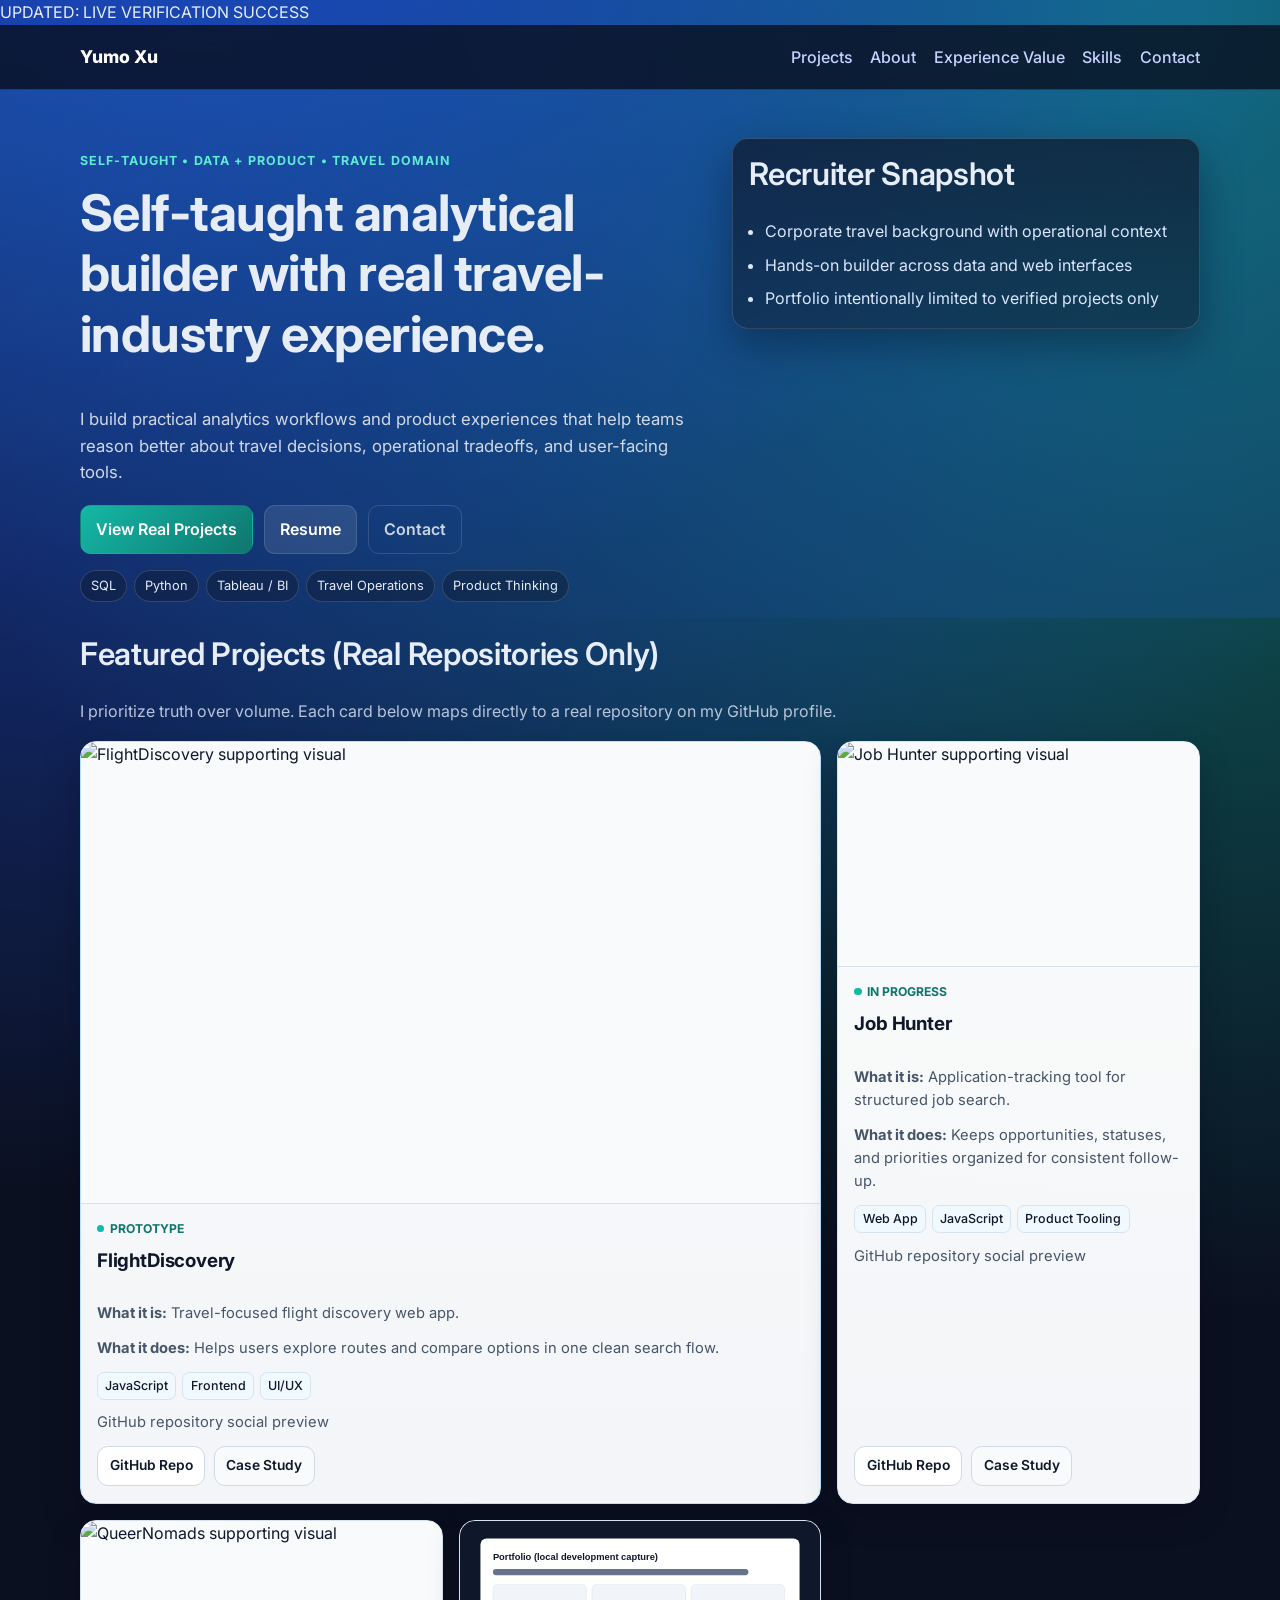
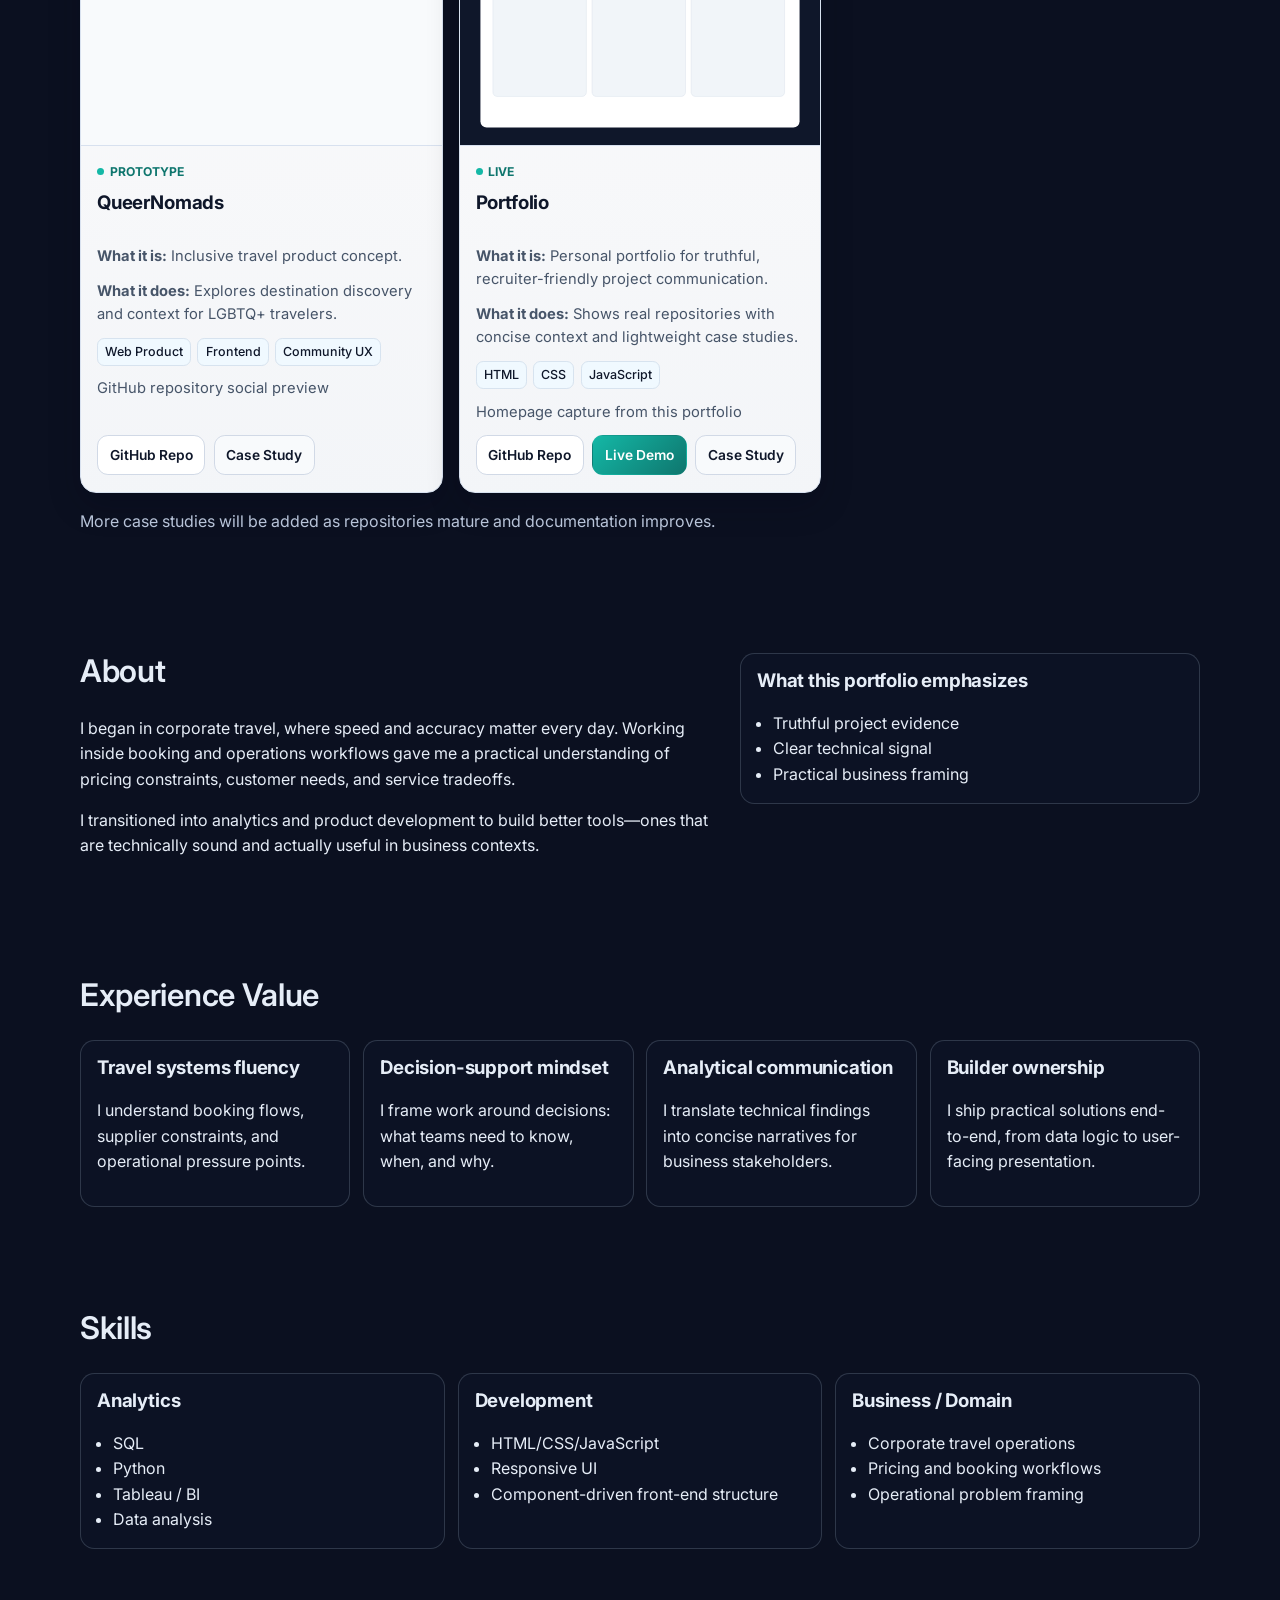
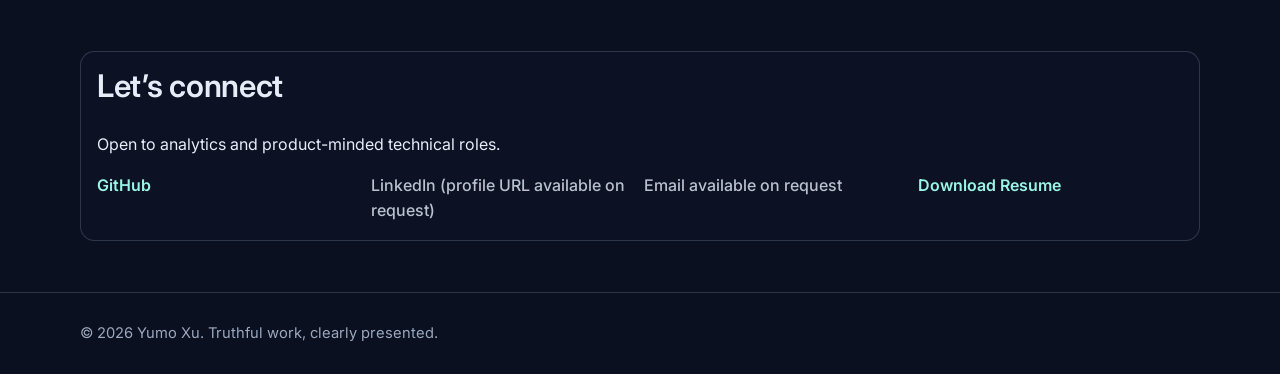
==== commit 728cf8b1: "Add verification banner: UPDATED: LIVE VERIFICATION SUCCESS" ====
--- a/index.html
+++ b/index.html
@@ -32,6 +32,7 @@
     <script type="application/ld+json" id="structured-data"></script>
   </head>
   <body>
+<div class="verification-banner">UPDATED: LIVE VERIFICATION SUCCESS</div>
     <a class="skip-link" href="#main-content">Skip to main content</a>
     <header class="site-header">
       <div class="container nav-shell">
@@ -90,13 +91,27 @@
           </div>
           <div id="projects-grid" class="projects-grid">
             <article class="project-card featured-project">
+              <div class="project-media"><img src="https://opengraph.githubassets.com/1/yumorepos/trading-agency-agents" alt="Trading Agency Agents repository visual" loading="lazy" decoding="async" /></div>
+              <div class="project-body">
+                <span class="project-status">Production-Ready</span>
+                <h3>Trading Agency Agents</h3>
+                <p class="project-desc"><strong>What it is:</strong> Multi-agent AI system for prediction market arbitrage with Kelly Criterion risk management.</p>
+                <p class="project-what"><strong>What it does:</strong> Four coordinated agents scan 200+ markets, identify arbitrage opportunities, and execute risk-managed trades autonomously.</p>
+                <p class="project-impact"><strong>Impact:</strong> 58/58 tests passing, automated position sizing, production-ready architecture with crash recovery (WAL protocol).</p>
+                <ul class="stack"><li>Python</li><li>Multi-Agent Systems</li><li>Kelly Criterion</li><li>Risk Management</li></ul>
+                <p class="visual-note">Repository support visual</p>
+                <div class="card-links"><a class="btn btn-secondary" href="https://github.com/yumorepos/trading-agency-agents" target="_blank" rel="noreferrer">GitHub Repo</a><a class="btn btn-ghost" href="projects/trading-agents.html">Case Study</a></div>
+              </div>
+            </article>
+            <article class="project-card">
               <div class="project-media"><img src="https://opengraph.githubassets.com/1/yumorepos/FlightDiscovery" alt="FlightDiscovery repository visual" loading="lazy" decoding="async" /></div>
               <div class="project-body">
                 <span class="project-status">Prototype</span>
-                <h3>FlightDiscovery</h3>
-                <p class="project-desc"><strong>What it is:</strong> Travel-focused flight discovery web app.</p>
-                <p class="project-what"><strong>What it does:</strong> Helps users explore routes and compare options in one clean search flow.</p>
-                <ul class="stack"><li>JavaScript</li><li>Frontend</li><li>UI/UX</li></ul>
+                <h3>Flight Price Intelligence Lab</h3>
+                <p class="project-desc"><strong>What it is:</strong> Flight price comparison tool with data-driven insights for travelers.</p>
+                <p class="project-what"><strong>What it does:</strong> Aggregates flight data, tracks price trends, and surfaces best-value routes with clean UI/UX.</p>
+                <p class="project-impact"><strong>Impact:</strong> Built with Next.js, deployed on Vercel, demonstrates full-stack product thinking + data presentation.</p>
+                <ul class="stack"><li>Next.js</li><li>React</li><li>Data Visualization</li><li>Product Design</li></ul>
                 <p class="visual-note">Repository support visual</p>
                 <div class="card-links"><a class="btn btn-secondary" href="https://github.com/yumorepos/FlightDiscovery" target="_blank" rel="noreferrer">GitHub Repo</a><a class="btn btn-ghost" href="projects/flightdiscovery.html">Case Study</a></div>
               </div>
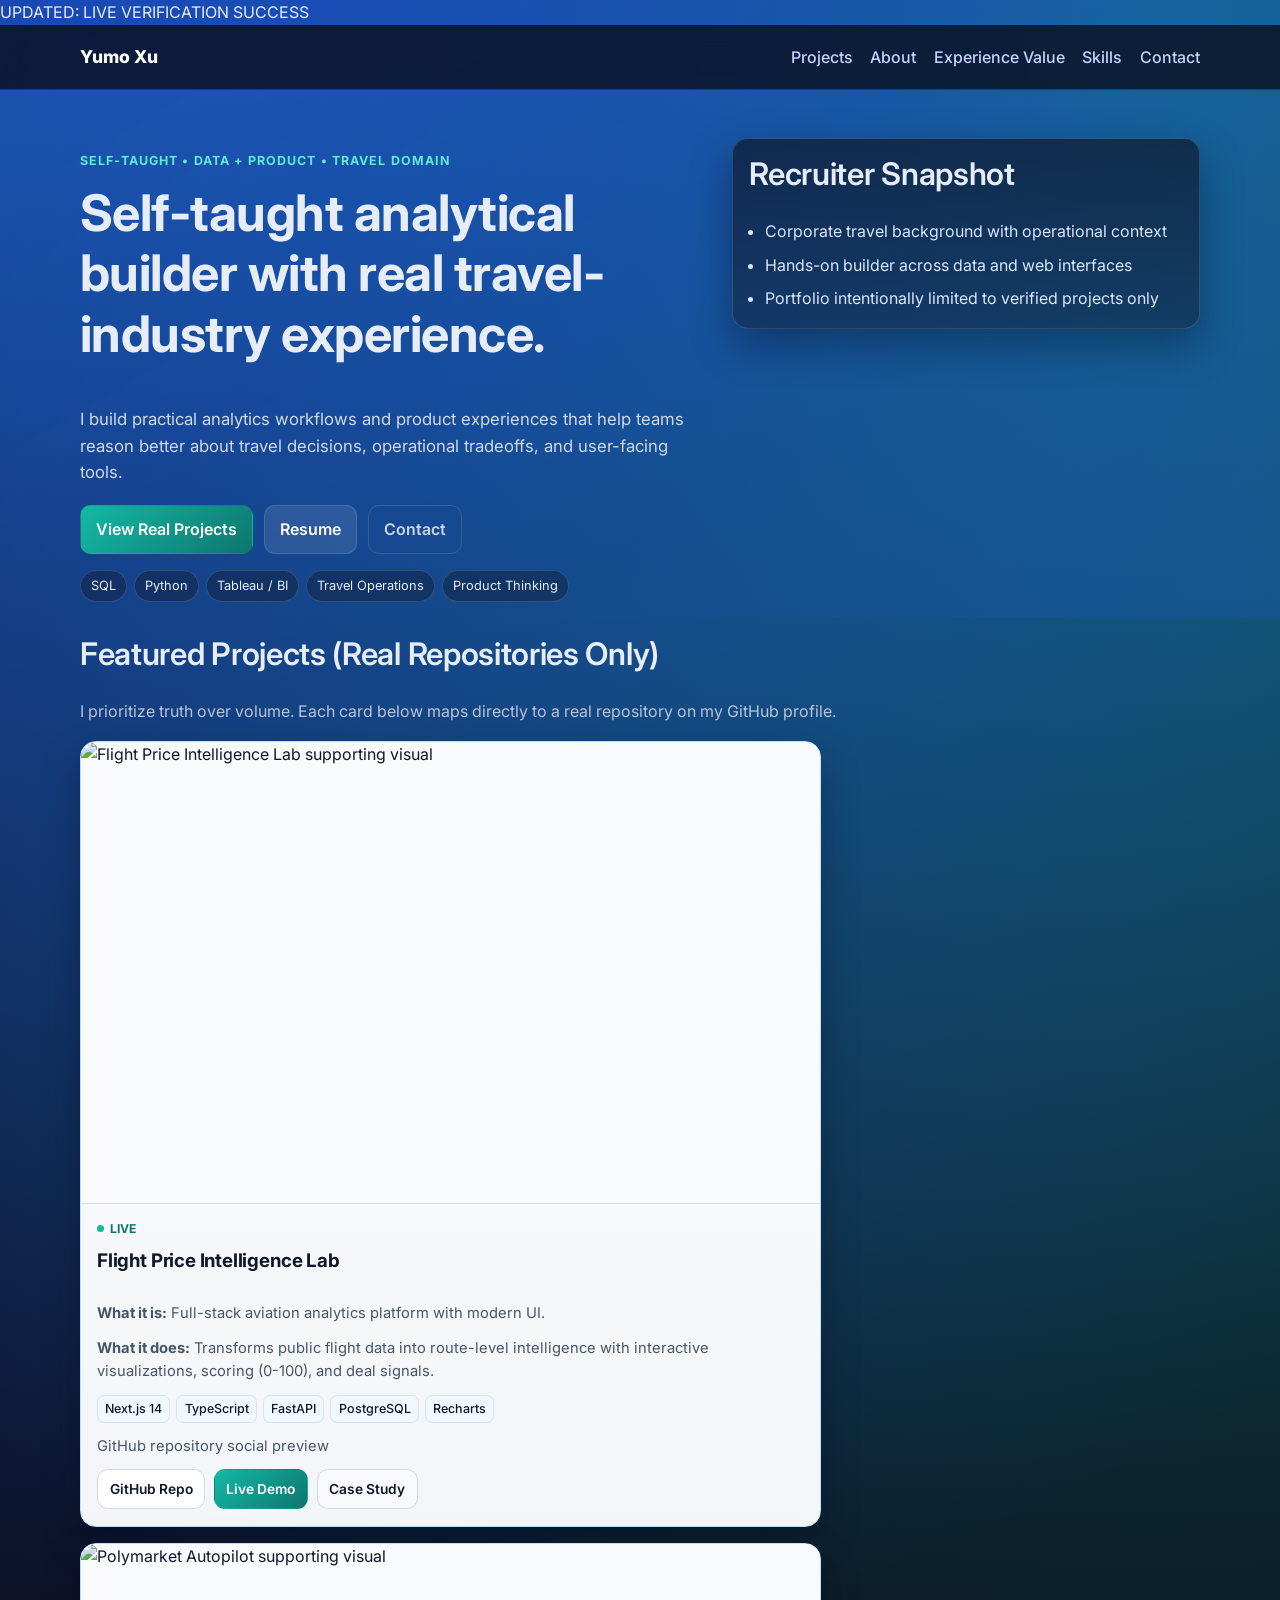
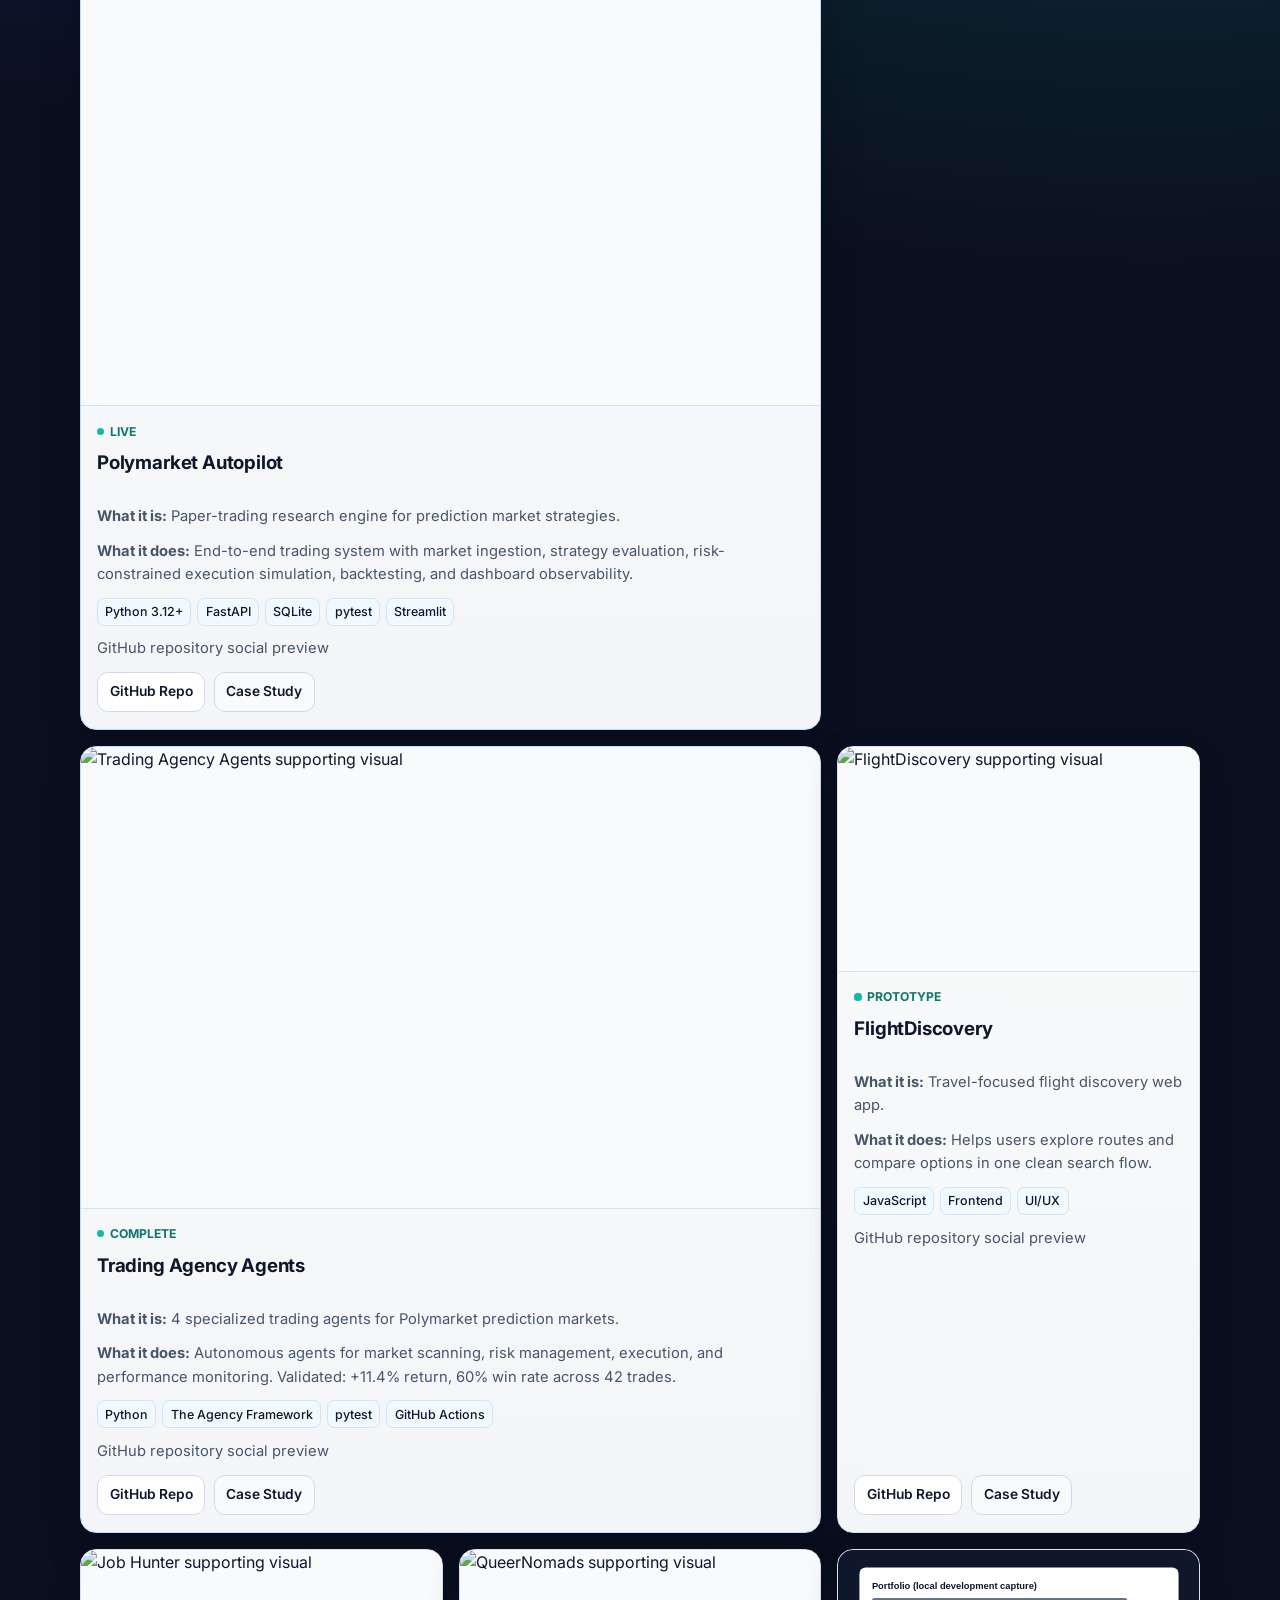
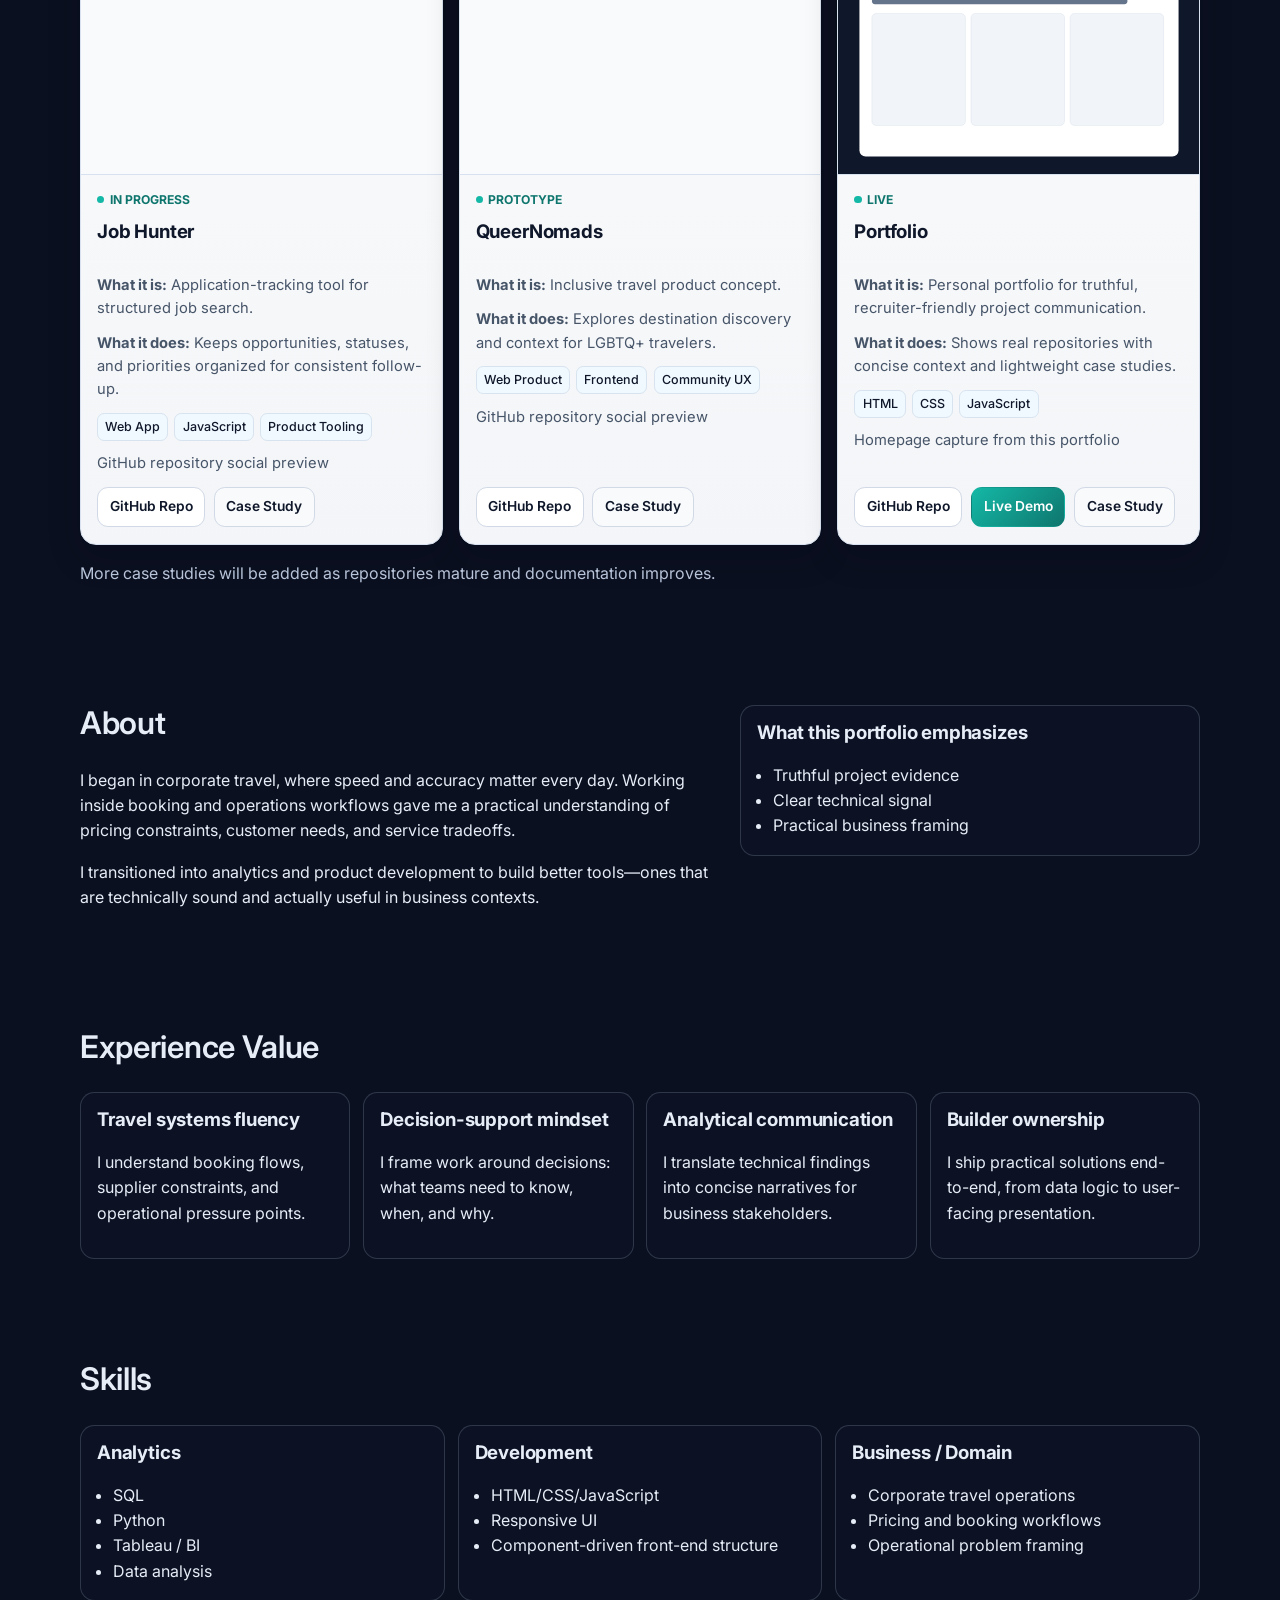
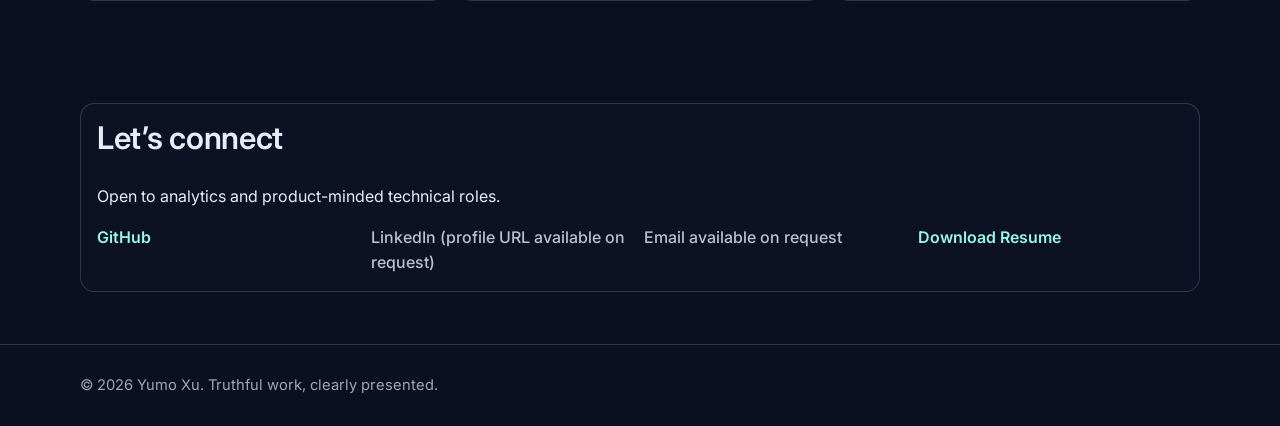
==== commit 69a469cf: "Add Polymarket Autopilot & update Flight Price Intelligence Lab - Added Polymarket Autopilot as feat" ====
--- a/index.html
+++ b/index.html
@@ -103,17 +103,30 @@
                 <div class="card-links"><a class="btn btn-secondary" href="https://github.com/yumorepos/trading-agency-agents" target="_blank" rel="noreferrer">GitHub Repo</a><a class="btn btn-ghost" href="projects/trading-agents.html">Case Study</a></div>
               </div>
             </article>
-            <article class="project-card">
-              <div class="project-media"><img src="https://opengraph.githubassets.com/1/yumorepos/FlightDiscovery" alt="FlightDiscovery repository visual" loading="lazy" decoding="async" /></div>
-              <div class="project-body">
-                <span class="project-status">Prototype</span>
+            <article class="project-card featured-project">
+              <div class="project-media"><img src="https://opengraph.githubassets.com/1/yumorepos/polymarket-autopilot" alt="Polymarket Autopilot repository visual" loading="lazy" decoding="async" /></div>
+              <div class="project-body">
+                <span class="project-status">Production-Ready</span>
+                <h3>Polymarket Autopilot</h3>
+                <p class="project-desc"><strong>What it is:</strong> Paper-trading research engine for prediction market strategies with systematic risk management.</p>
+                <p class="project-what"><strong>What it does:</strong> Analyzes market data, backtests strategies, and simulates trades with automated stop-loss and take-profit controls.</p>
+                <p class="project-impact"><strong>Impact:</strong> 57 passing tests, FastAPI backend, Streamlit dashboard, mypy strict typing, production-ready quality gates.</p>
+                <ul class="stack"><li>Python</li><li>FastAPI</li><li>SQLite</li><li>Quantitative Finance</li></ul>
+                <p class="visual-note">Repository support visual</p>
+                <div class="card-links"><a class="btn btn-secondary" href="https://github.com/yumorepos/polymarket-autopilot" target="_blank" rel="noreferrer">GitHub Repo</a><a class="btn btn-ghost" href="projects/polymarket-autopilot.html">Case Study</a></div>
+              </div>
+            </article>
+            <article class="project-card">
+              <div class="project-media"><img src="https://opengraph.githubassets.com/1/yumorepos/flight-price-intelligence-lab" alt="Flight Price Intelligence Lab repository visual" loading="lazy" decoding="async" /></div>
+              <div class="project-body">
+                <span class="project-status">Live</span>
                 <h3>Flight Price Intelligence Lab</h3>
-                <p class="project-desc"><strong>What it is:</strong> Flight price comparison tool with data-driven insights for travelers.</p>
-                <p class="project-what"><strong>What it does:</strong> Aggregates flight data, tracks price trends, and surfaces best-value routes with clean UI/UX.</p>
-                <p class="project-impact"><strong>Impact:</strong> Built with Next.js, deployed on Vercel, demonstrates full-stack product thinking + data presentation.</p>
-                <ul class="stack"><li>Next.js</li><li>React</li><li>Data Visualization</li><li>Product Design</li></ul>
-                <p class="visual-note">Repository support visual</p>
-                <div class="card-links"><a class="btn btn-secondary" href="https://github.com/yumorepos/FlightDiscovery" target="_blank" rel="noreferrer">GitHub Repo</a><a class="btn btn-ghost" href="projects/flightdiscovery.html">Case Study</a></div>
+                <p class="project-desc"><strong>What it is:</strong> Full-stack aviation analytics platform with BTS data integration.</p>
+                <p class="project-what"><strong>What it does:</strong> Transforms Bureau of Transportation Statistics data into actionable route intelligence with interactive visualizations.</p>
+                <p class="project-impact"><strong>Impact:</strong> Next.js 14 + TypeScript, FastAPI backend, PostgreSQL, deployed on Vercel, 87.5KB optimized bundle.</p>
+                <ul class="stack"><li>Next.js</li><li>TypeScript</li><li>FastAPI</li><li>PostgreSQL</li></ul>
+                <p class="visual-note">Repository support visual</p>
+                <div class="card-links"><a class="btn btn-secondary" href="https://github.com/yumorepos/flight-price-intelligence-lab" target="_blank" rel="noreferrer">GitHub Repo</a><a class="btn btn-primary" href="https://flight-price-intelligence-lab.vercel.app" target="_blank" rel="noreferrer">Live Demo</a><a class="btn btn-ghost" href="projects/flight-price-intelligence-lab.html">Case Study</a></div>
               </div>
             </article>
             <article class="project-card">
